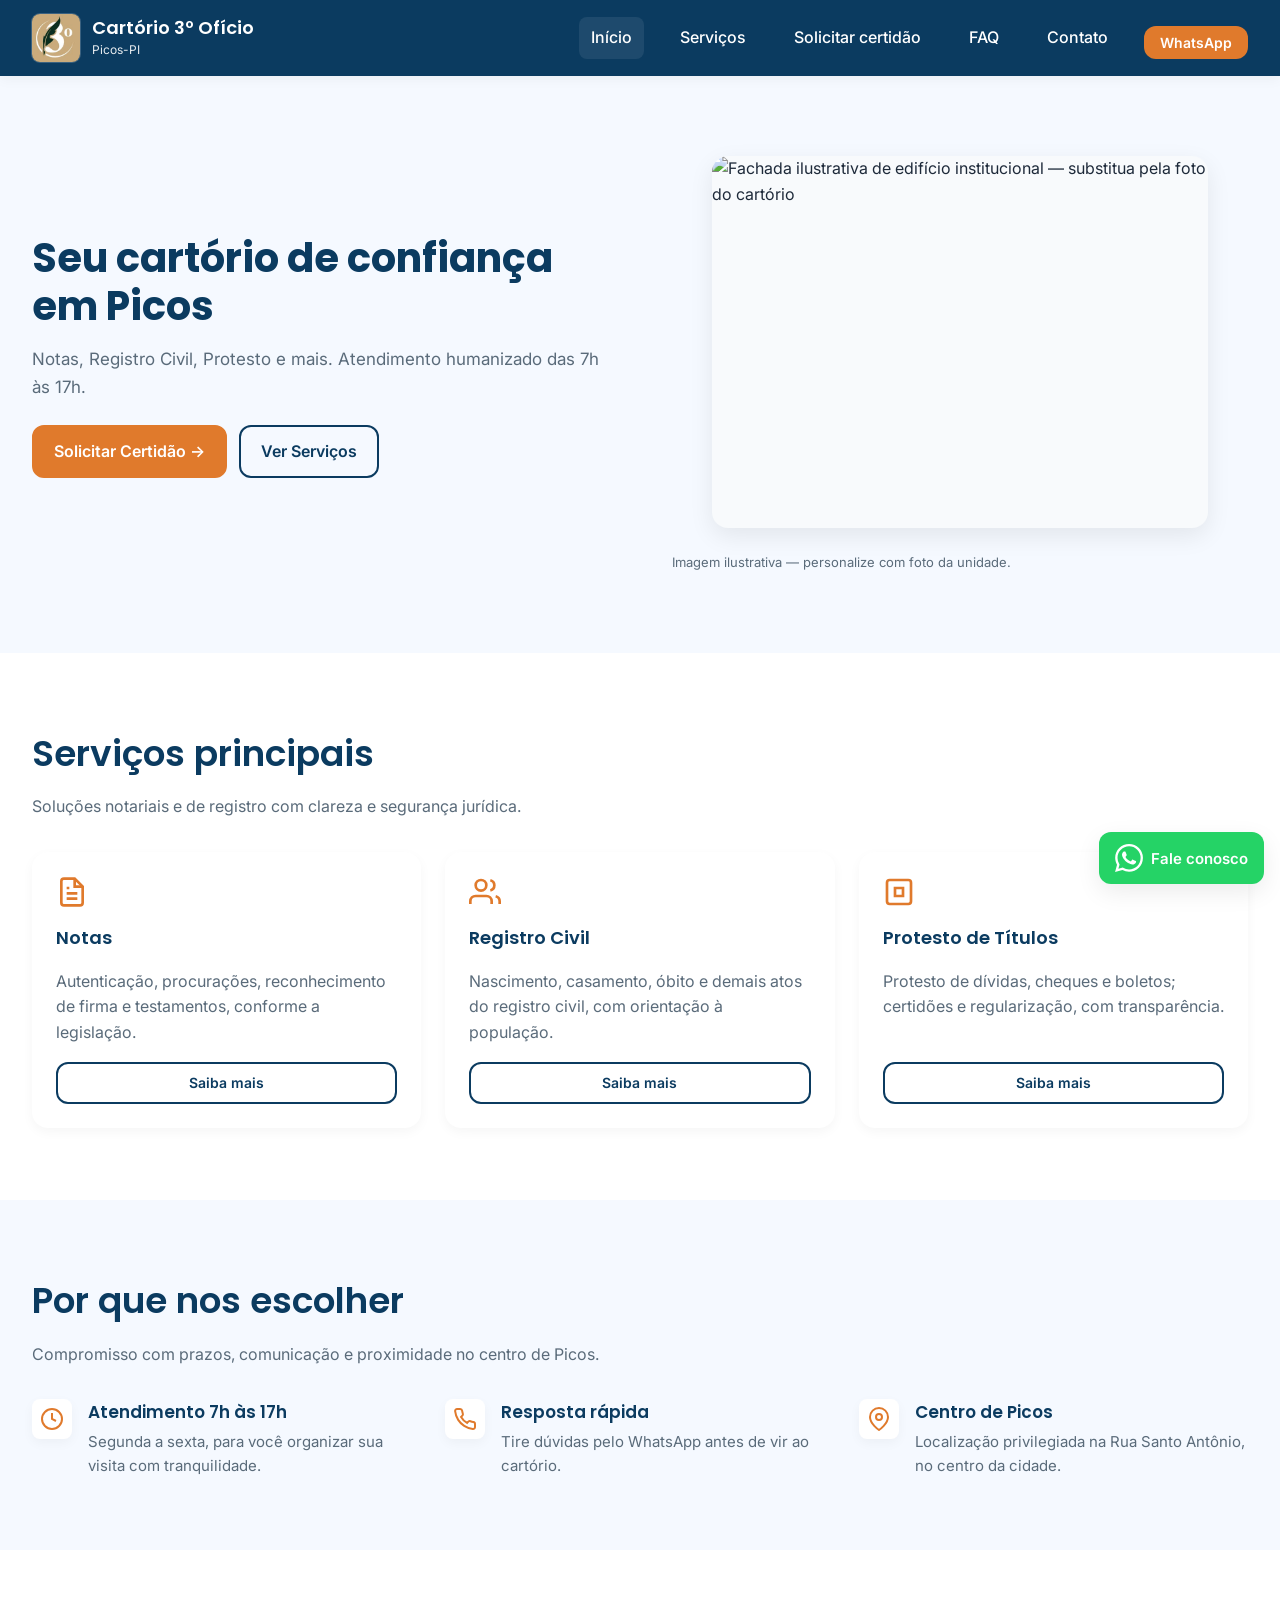
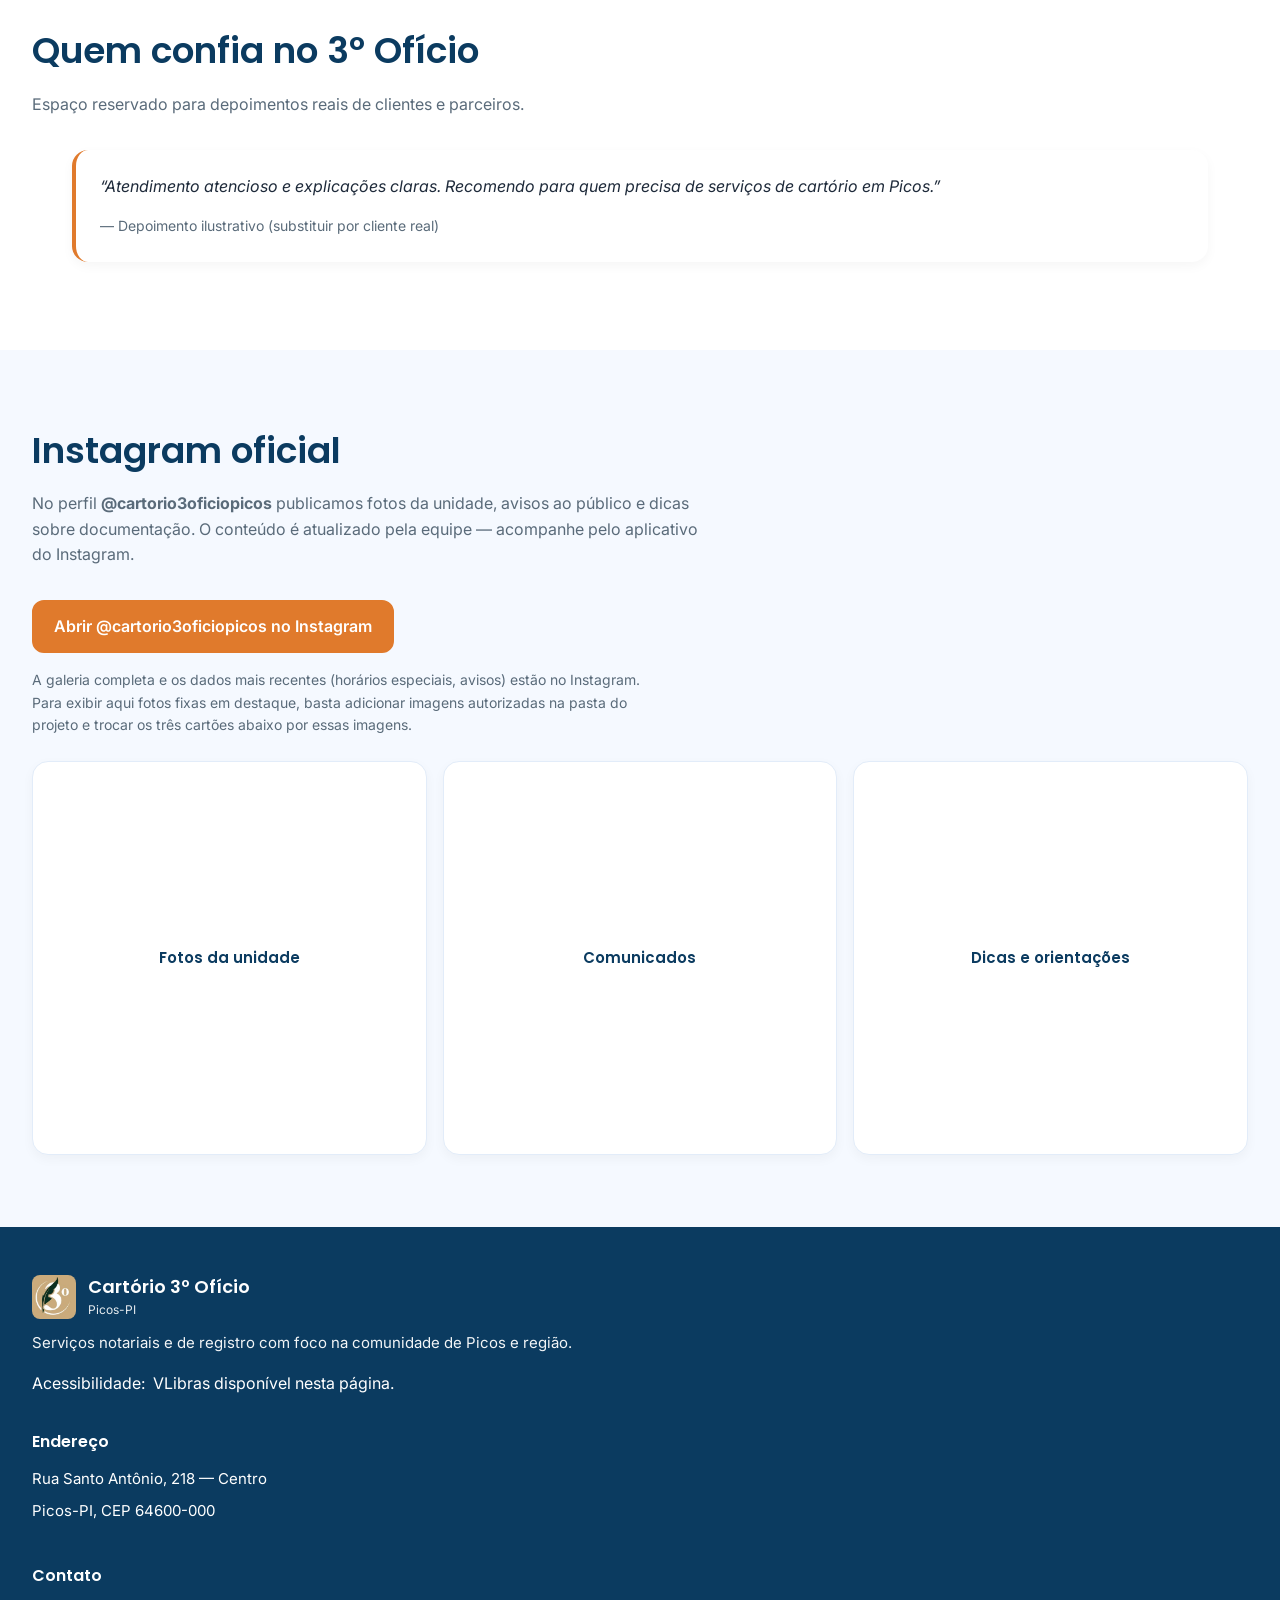
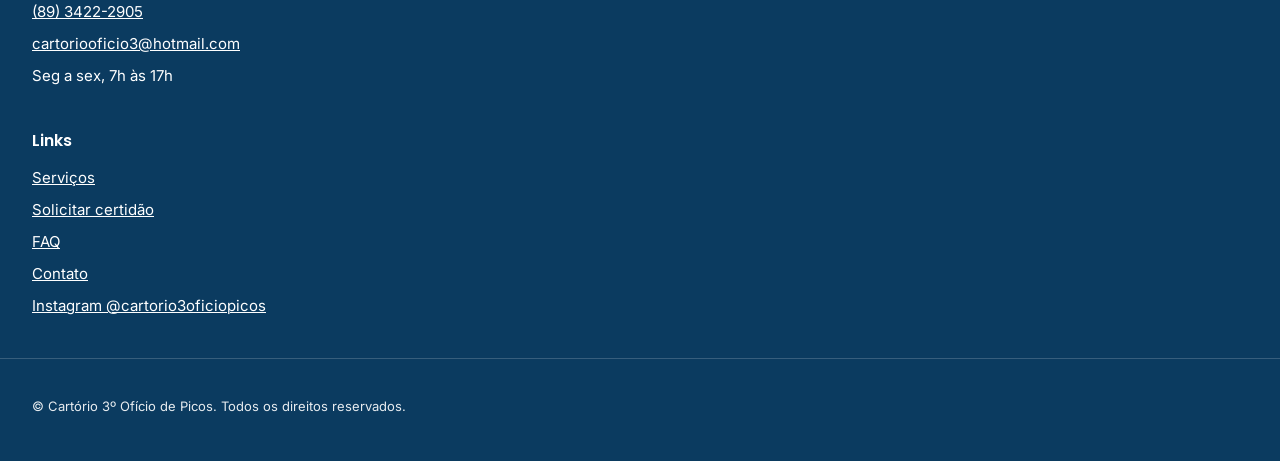
==== index.html @ ed5594b3 "Site institucional: Cartorio 3 Oficio de Picos (HTML/CSS/JS estático) Co-authored-by: Cursor <cursor" ====
<!DOCTYPE html>
<html lang="pt-BR">
  <head>
    <meta charset="UTF-8" />
    <meta name="viewport" content="width=device-width, initial-scale=1" />
    <title>Cartório 3º Ofício de Picos-PI | Notas, Registro Civil e Protesto</title>
    <meta
      name="description"
      content="Cartório 3º Ofício de Picos-PI: Tabelionato de Notas, Registro Civil, Protesto de Títulos e mais. Rua Santo Antônio, 218, Centro. Atendimento 7h às 17h."
    />
    <meta
      name="keywords"
      content="cartório Picos, 3º ofício, notas Picos, registro civil Piauí, protesto títulos Picos, certidão Picos"
    />
    <meta name="geo.region" content="BR-PI" />
    <meta name="geo.placename" content="Picos" />
    <link rel="stylesheet" href="css/variables.css" />
    <link rel="stylesheet" href="css/style.css" />
    <link rel="stylesheet" href="css/responsive.css" />
    <link rel="icon" type="image/png" href="assets/images/logo-3oficio.png" />
    <script type="application/ld+json">
      {
        "@context": "https://schema.org",
        "@type": "GovernmentOffice",
        "name": "Cartório 3º Ofício de Picos",
        "address": {
          "@type": "PostalAddress",
          "streetAddress": "Rua Santo Antônio, 218 - Centro",
          "addressLocality": "Picos",
          "addressRegion": "PI",
          "postalCode": "64600-000",
          "addressCountry": "BR"
        },
        "telephone": "+558934222905",
        "email": "cartoriooficio3@hotmail.com",
        "openingHoursSpecification": {
          "@type": "OpeningHoursSpecification",
          "dayOfWeek": ["Monday", "Tuesday", "Wednesday", "Thursday", "Friday"],
          "opens": "07:00",
          "closes": "17:00"
        },
        "sameAs": ["https://www.instagram.com/cartorio3oficiopicos/"]
      }
    </script>
  </head>
  <body>
    <a class="skip-link" href="#conteudo-principal">Ir para o conteúdo</a>

    <header class="site-header">
      <div class="container site-header__inner">
        <a class="logo" href="index.html">
          <img
            class="logo__img"
            src="assets/images/logo-3oficio.png"
            alt="Logo Cartório 3º Ofício de Picos"
            width="52"
            height="52"
          />
          <span class="logo__text">
            <span class="logo__title">Cartório 3º Ofício</span>
            <span class="logo__subtitle">Picos-PI</span>
          </span>
        </a>
        <button
          class="nav-toggle"
          type="button"
          aria-expanded="false"
          aria-controls="menu-principal"
          aria-label="Abrir menu"
        >
          <span></span>
          <span></span>
          <span></span>
        </button>
        <nav class="nav-menu" id="menu-principal" aria-label="Principal">
          <a href="index.html" aria-current="page">Início</a>
          <a href="pages/servicos.html">Serviços</a>
          <a href="pages/solicitacao.html">Solicitar certidão</a>
          <a href="pages/faq.html">FAQ</a>
          <a href="pages/contato.html">Contato</a>
          <button type="button" class="btn btn--whatsapp-inline btn--small" onclick="abrirWhatsApp()">
            WhatsApp
          </button>
        </nav>
      </div>
    </header>

    <main id="conteudo-principal">
      <section class="hero">
        <div class="container hero__grid">
          <div>
            <h1 class="hero__tagline">Seu cartório de confiança em Picos</h1>
            <p class="hero__text">
              Notas, Registro Civil, Protesto e mais. Atendimento humanizado das 7h às 17h.
            </p>
            <div class="hero__actions">
              <a class="btn btn--primary" href="pages/solicitacao.html">Solicitar Certidão →</a>
              <a class="btn btn--outline-dark" href="pages/servicos.html">Ver Serviços</a>
            </div>
          </div>
          <div>
            <figure class="hero__media">
              <img
                src="https://images.unsplash.com/photo-1486406146926-c627a92ad1ab?w=800&q=80&auto=format&fit=crop"
                alt="Fachada ilustrativa de edifício institucional — substitua pela foto do cartório"
                width="800"
                height="600"
                fetchpriority="high"
              />
            </figure>
            <p class="hero__caption">Imagem ilustrativa — personalize com foto da unidade.</p>
          </div>
        </div>
      </section>

      <section class="section" aria-labelledby="servicos-principais">
        <div class="container">
          <h2 id="servicos-principais" class="section__title">Serviços principais</h2>
          <p class="section__lead">Soluções notariais e de registro com clareza e segurança jurídica.</p>
          <div class="cards-grid">
            <article class="service-card">
              <svg class="service-card__icon" viewBox="0 0 24 24" fill="none" stroke="currentColor" stroke-width="2" aria-hidden="true">
                <path d="M14 2H6a2 2 0 0 0-2 2v16a2 2 0 0 0 2 2h12a2 2 0 0 0 2-2V8z" />
                <path d="M14 2v6h6M16 13H8M16 17H8M10 9H8" />
              </svg>
              <h3 class="service-card__title">Notas</h3>
              <p class="service-card__text">
                Autenticação, procurações, reconhecimento de firma e testamentos, conforme a legislação.
              </p>
              <a class="btn btn--outline-dark btn--small" href="pages/servicos.html#notas">Saiba mais</a>
            </article>
            <article class="service-card">
              <svg class="service-card__icon" viewBox="0 0 24 24" fill="none" stroke="currentColor" stroke-width="2" aria-hidden="true">
                <path d="M17 21v-2a4 4 0 0 0-4-4H5a4 4 0 0 0-4 4v2" />
                <circle cx="9" cy="7" r="4" />
                <path d="M23 21v-2a4 4 0 0 0-3-3.87M16 3.13a4 4 0 0 1 0 7.75" />
              </svg>
              <h3 class="service-card__title">Registro Civil</h3>
              <p class="service-card__text">
                Nascimento, casamento, óbito e demais atos do registro civil, com orientação à população.
              </p>
              <a class="btn btn--outline-dark btn--small" href="pages/servicos.html#civil">Saiba mais</a>
            </article>
            <article class="service-card">
              <svg class="service-card__icon" viewBox="0 0 24 24" fill="none" stroke="currentColor" stroke-width="2" aria-hidden="true">
                <rect x="3" y="3" width="18" height="18" rx="2" />
                <path d="M9 9h6v6H9z" />
              </svg>
              <h3 class="service-card__title">Protesto de Títulos</h3>
              <p class="service-card__text">
                Protesto de dívidas, cheques e boletos; certidões e regularização, com transparência.
              </p>
              <a class="btn btn--outline-dark btn--small" href="pages/servicos.html#protesto">Saiba mais</a>
            </article>
          </div>
        </div>
      </section>

      <section class="section section--muted" aria-labelledby="diferenciais">
        <div class="container">
          <h2 id="diferenciais" class="section__title">Por que nos escolher</h2>
          <p class="section__lead">Compromisso com prazos, comunicação e proximidade no centro de Picos.</p>
          <div class="features">
            <div class="feature">
              <div class="feature__icon" aria-hidden="true">
                <svg viewBox="0 0 24 24" fill="none" stroke="currentColor" stroke-width="2">
                  <circle cx="12" cy="12" r="10" />
                  <path d="M12 6v6l4 2" />
                </svg>
              </div>
              <div>
                <h3 class="feature__title">Atendimento 7h às 17h</h3>
                <p class="feature__text">Segunda a sexta, para você organizar sua visita com tranquilidade.</p>
              </div>
            </div>
            <div class="feature">
              <div class="feature__icon" aria-hidden="true">
                <svg viewBox="0 0 24 24" fill="none" stroke="currentColor" stroke-width="2">
                  <path d="M22 16.92v3a2 2 0 0 1-2.18 2 19.79 19.79 0 0 1-8.63-3.07 19.5 19.5 0 0 1-6-6 19.79 19.79 0 0 1-3.07-8.67A2 2 0 0 1 4.11 2h3a2 2 0 0 1 2 1.72 12.84 12.84 0 0 0 .7 2.81 2 2 0 0 1-.45 2.11L8.09 9.91a16 16 0 0 0 6 6l1.27-1.27a2 2 0 0 1 2.11-.45 12.84 12.84 0 0 0 2.81.7A2 2 0 0 1 22 16.92z" />
                </svg>
              </div>
              <div>
                <h3 class="feature__title">Resposta rápida</h3>
                <p class="feature__text">Tire dúvidas pelo WhatsApp antes de vir ao cartório.</p>
              </div>
            </div>
            <div class="feature">
              <div class="feature__icon" aria-hidden="true">
                <svg viewBox="0 0 24 24" fill="none" stroke="currentColor" stroke-width="2">
                  <path d="M21 10c0 7-9 13-9 13s-9-6-9-13a9 9 0 0 1 18 0z" />
                  <circle cx="12" cy="10" r="3" />
                </svg>
              </div>
              <div>
                <h3 class="feature__title">Centro de Picos</h3>
                <p class="feature__text">Localização privilegiada na Rua Santo Antônio, no centro da cidade.</p>
              </div>
            </div>
          </div>
        </div>
      </section>

      <section class="section" aria-labelledby="depoimento">
        <div class="container">
          <h2 id="depoimento" class="section__title">Quem confia no 3º Ofício</h2>
          <p class="section__lead">Espaço reservado para depoimentos reais de clientes e parceiros.</p>
          <blockquote class="testimonial">
            <p class="testimonial__quote">
              “Atendimento atencioso e explicações claras. Recomendo para quem precisa de serviços de cartório em Picos.”
            </p>
            <footer><p class="testimonial__author">— Depoimento ilustrativo (substituir por cliente real)</p></footer>
          </blockquote>
        </div>
      </section>

      <section class="section section--muted" aria-labelledby="instagram-oficial">
        <div class="container">
          <h2 id="instagram-oficial" class="section__title">Instagram oficial</h2>
          <p class="section__lead">
            No perfil <strong>@cartorio3oficiopicos</strong> publicamos fotos da unidade, avisos ao público e dicas
            sobre documentação. O conteúdo é atualizado pela equipe — acompanhe pelo aplicativo do Instagram.
          </p>
          <div class="instagram-cta">
            <a
              class="btn btn--primary"
              href="https://www.instagram.com/cartorio3oficiopicos/"
              target="_blank"
              rel="noopener noreferrer"
              >Abrir @cartorio3oficiopicos no Instagram</a
            >
          </div>
          <p class="instagram-cta__hint">
            A galeria completa e os dados mais recentes (horários especiais, avisos) estão no Instagram. Para exibir
            aqui fotos fixas em destaque, basta adicionar imagens autorizadas na pasta do projeto e trocar os três
            cartões abaixo por essas imagens.
          </p>
          <div class="instagram-grid" role="list">
            <a
              class="instagram-grid__card"
              role="listitem"
              href="https://www.instagram.com/cartorio3oficiopicos/"
              target="_blank"
              rel="noopener noreferrer"
            >
              <span class="instagram-grid__label">Fotos da unidade</span>
            </a>
            <a
              class="instagram-grid__card"
              role="listitem"
              href="https://www.instagram.com/cartorio3oficiopicos/"
              target="_blank"
              rel="noopener noreferrer"
            >
              <span class="instagram-grid__label">Comunicados</span>
            </a>
            <a
              class="instagram-grid__card"
              role="listitem"
              href="https://www.instagram.com/cartorio3oficiopicos/"
              target="_blank"
              rel="noopener noreferrer"
            >
              <span class="instagram-grid__label">Dicas e orientações</span>
            </a>
          </div>
        </div>
      </section>
    </main>

    <footer class="site-footer">
      <div class="container site-footer__grid">
        <div class="site-footer__brand">
          <a class="logo" href="index.html">
            <img
              class="logo__img"
              src="assets/images/logo-3oficio.png"
              alt=""
              width="52"
              height="52"
              decoding="async"
            />
            <span class="logo__text">
              <span class="logo__title">Cartório 3º Ofício</span>
              <span class="logo__subtitle">Picos-PI</span>
            </span>
          </a>
          <p class="site-footer__meta">
            Serviços notariais e de registro com foco na comunidade de Picos e região.
          </p>
          <div class="a11y-note">
            <span>Acessibilidade:</span>
            <span>VLibras disponível nesta página.</span>
          </div>
        </div>
        <div>
          <h2 class="site-footer__heading">Endereço</h2>
          <ul class="site-footer__list">
            <li>Rua Santo Antônio, 218 — Centro</li>
            <li>Picos-PI, CEP 64600-000</li>
          </ul>
        </div>
        <div>
          <h2 class="site-footer__heading">Contato</h2>
          <ul class="site-footer__list">
            <li><a href="tel:+558934222905">(89) 3422-2905</a></li>
            <li>
              <a href="mailto:cartoriooficio3@hotmail.com">cartoriooficio3@hotmail.com</a>
            </li>
            <li>Seg a sex, 7h às 17h</li>
          </ul>
        </div>
        <div>
          <h2 class="site-footer__heading">Links</h2>
          <ul class="site-footer__list">
            <li><a href="pages/servicos.html">Serviços</a></li>
            <li><a href="pages/solicitacao.html">Solicitar certidão</a></li>
            <li><a href="pages/faq.html">FAQ</a></li>
            <li><a href="pages/contato.html">Contato</a></li>
            <li>
              <a href="https://www.instagram.com/cartorio3oficiopicos/" target="_blank" rel="noopener noreferrer"
                >Instagram @cartorio3oficiopicos</a
              >
            </li>
          </ul>
        </div>
      </div>
      <div class="container site-footer__bottom">
        <p>© Cartório 3º Ofício de Picos. Todos os direitos reservados.</p>
      </div>
    </footer>

    <div vw class="enabled">
      <div vw-access-button class="active"></div>
      <div vw-plugin-wrapper>
        <div class="vw-plugin-top-wrapper"></div>
      </div>
    </div>
    <script src="https://vlibras.gov.br/app/vlibras-plugin.js"></script>
    <script>
      new window.VLibras.Widget('https://vlibras.gov.br/app');
    </script>
    <script src="js/main.js"></script>
    <script src="js/whatsapp.js"></script>
  </body>
</html>
---- css/variables.css ----
:root {
  /* Cores primárias */
  --cor-primaria: #0B3B60;
  --cor-primaria-escura: #072A45;
  --cor-primaria-clara: #145A8A;

  /* Cores secundárias */
  --cor-secundaria: #F5F9FF;
  --cor-secundaria-escura: #E2ECF9;

  /* Destaque */
  --cor-destaque: #E07A2C;
  --cor-destaque-claro: #F59A5A;
  --cor-destaque-escuro: #C55A15;

  /* Neutras */
  --cor-branco: #FFFFFF;
  --cor-preto: #1E2A3A;
  --cor-cinza: #5A6B7A;
  --cor-cinza-claro: #94A3B8;
  --cor-cinza-fundo: #F8FAFC;

  /* Tipografia */
  --fonte-titulo: 'Poppins', sans-serif;
  --fonte-corpo: 'Inter', sans-serif;

  /* Espaçamento */
  --container: 1280px;
  --padding-mobile: 1rem;
  --padding-desktop: 2rem;

  /* Bordas */
  --border-radius: 16px;
  --border-radius-pequeno: 8px;

  /* Sombras */
  --sombra-suave: 0 4px 12px rgba(0, 0, 0, 0.04);
  --sombra-media: 0 8px 24px rgba(0, 0, 0, 0.08);

  /* Transições */
  --transicao: all 0.3s ease;
}
---- css/style.css ----
@import url('https://fonts.googleapis.com/css2?family=Inter:wght@400;500;600&family=Poppins:wght@600;700&display=swap');

*,
*::before,
*::after {
  box-sizing: border-box;
}

html {
  font-size: 16px;
  scroll-behavior: smooth;
}

body {
  margin: 0;
  font-family: var(--fonte-corpo);
  font-weight: 400;
  color: var(--cor-preto);
  background: var(--cor-branco);
  line-height: 1.6;
}

img {
  max-width: 100%;
  height: auto;
  display: block;
}

a {
  color: var(--cor-primaria-clara);
  text-decoration-thickness: 1px;
}

a:hover {
  color: var(--cor-primaria);
}

:focus-visible {
  outline: 2px solid var(--cor-primaria);
  outline-offset: 2px;
}

.skip-link {
  position: absolute;
  left: -9999px;
  z-index: 9999;
  padding: 0.75rem 1rem;
  background: var(--cor-primaria);
  color: var(--cor-branco);
  border-radius: var(--border-radius-pequeno);
}

.skip-link:focus {
  left: var(--padding-mobile);
  top: var(--padding-mobile);
}

.visually-hidden {
  position: absolute;
  width: 1px;
  height: 1px;
  padding: 0;
  margin: -1px;
  overflow: hidden;
  clip: rect(0, 0, 0, 0);
  white-space: nowrap;
  border: 0;
}

.container {
  width: 100%;
  max-width: var(--container);
  margin-inline: auto;
  padding-inline: var(--padding-mobile);
}

.section {
  padding-block: 4rem;
}

.section--muted {
  background: var(--cor-secundaria);
}

.section__title {
  font-family: var(--fonte-titulo);
  font-weight: 600;
  font-size: clamp(1.75rem, 4vw, 2.25rem);
  color: var(--cor-primaria);
  margin: 0 0 0.75rem;
}

.section__lead {
  margin: 0 0 2rem;
  color: var(--cor-cinza);
  max-width: 42rem;
}

/* Header */
.site-header {
  position: sticky;
  top: 0;
  z-index: 100;
  background: var(--cor-primaria);
  color: var(--cor-branco);
  box-shadow: var(--sombra-suave);
}

.site-header__inner {
  display: flex;
  align-items: center;
  justify-content: space-between;
  gap: 1rem;
  padding-block: 0.875rem;
}

.logo {
  display: flex;
  flex-direction: row;
  align-items: center;
  gap: 0.75rem;
  color: inherit;
  text-decoration: none;
  flex-shrink: 0;
}

.logo:hover {
  color: var(--cor-branco);
}

.logo__img {
  height: 48px;
  width: 48px;
  object-fit: contain;
  flex-shrink: 0;
  border-radius: var(--border-radius-pequeno);
  box-shadow: 0 0 0 1px rgba(255, 255, 255, 0.2);
}

.logo__text {
  display: flex;
  flex-direction: column;
  gap: 0.125rem;
}

.site-footer .logo__img {
  height: 44px;
  width: 44px;
  box-shadow: none;
}

.logo__title {
  font-family: var(--fonte-titulo);
  font-weight: 600;
  font-size: 1.125rem;
  line-height: 1.2;
}

.logo__subtitle {
  font-size: 0.75rem;
  opacity: 0.9;
}

.nav-toggle {
  display: flex;
  flex-direction: column;
  justify-content: center;
  gap: 5px;
  width: 44px;
  height: 44px;
  padding: 0;
  border: none;
  background: transparent;
  cursor: pointer;
  border-radius: var(--border-radius-pequeno);
}

.nav-toggle span {
  display: block;
  height: 2px;
  width: 24px;
  background: var(--cor-branco);
  transition: var(--transicao);
}

.nav-toggle[aria-expanded='true'] span:nth-child(1) {
  transform: translateY(7px) rotate(45deg);
}

.nav-toggle[aria-expanded='true'] span:nth-child(2) {
  opacity: 0;
}

.nav-toggle[aria-expanded='true'] span:nth-child(3) {
  transform: translateY(-7px) rotate(-45deg);
}

.nav-menu {
  position: fixed;
  inset: 0;
  top: 57px;
  background: var(--cor-primaria-escura);
  padding: var(--padding-mobile);
  display: flex;
  flex-direction: column;
  gap: 0.25rem;
  transform: translateX(100%);
  transition: transform 0.3s ease;
  overflow-y: auto;
}

.nav-menu.is-open {
  transform: translateX(0);
}

.nav-menu a {
  color: var(--cor-branco);
  text-decoration: none;
  padding: 0.75rem 0.5rem;
  border-radius: var(--border-radius-pequeno);
  font-weight: 500;
}

.nav-menu a:hover,
.nav-menu a[aria-current='page'] {
  background: rgba(255, 255, 255, 0.08);
}

.nav-menu .btn--whatsapp-inline {
  margin-top: 0.5rem;
  justify-content: center;
}

/* Buttons */
.btn {
  display: inline-flex;
  align-items: center;
  justify-content: center;
  gap: 0.5rem;
  padding: 0.75rem 1.25rem;
  font-family: var(--fonte-corpo);
  font-weight: 600;
  font-size: 1rem;
  border-radius: 12px;
  border: 2px solid transparent;
  cursor: pointer;
  text-decoration: none;
  transition: var(--transicao);
}

.btn--primary {
  background: var(--cor-destaque);
  color: var(--cor-branco);
  border-color: var(--cor-destaque);
}

.btn--primary:hover {
  opacity: 0.9;
  transform: scale(1.02);
}

.btn--outline {
  background: transparent;
  color: var(--cor-branco);
  border-color: rgba(255, 255, 255, 0.85);
}

.hero .btn--outline {
  color: var(--cor-primaria);
  border-color: var(--cor-primaria);
  background: var(--cor-branco);
}

.hero .btn--outline:hover {
  background: var(--cor-secundaria);
}

.btn--outline-dark {
  background: transparent;
  color: var(--cor-primaria);
  border-color: var(--cor-primaria);
}

.btn--outline-dark:hover {
  background: var(--cor-secundaria);
}

.btn--whatsapp-inline {
  background: var(--cor-destaque);
  color: var(--cor-branco);
  border: none;
}

.btn--whatsapp-inline:hover {
  opacity: 0.9;
  transform: scale(1.02);
}

.btn--full {
  width: 100%;
}

.btn--small {
  padding: 0.5rem 1rem;
  font-size: 0.875rem;
}

/* Hero */
.hero {
  background: var(--cor-secundaria);
  padding-block: 3rem 4rem;
}

.hero__grid {
  display: grid;
  gap: 2rem;
  align-items: center;
}

.hero__tagline {
  font-family: var(--fonte-titulo);
  font-weight: 700;
  font-size: clamp(1.75rem, 5vw, 2.5rem);
  color: var(--cor-primaria);
  line-height: 1.2;
  margin: 0 0 1rem;
}

.hero__text {
  margin: 0 0 1.5rem;
  color: var(--cor-cinza);
  font-size: 1.0625rem;
}

.hero__actions {
  display: flex;
  flex-wrap: wrap;
  gap: 0.75rem;
}

.hero__media {
  border-radius: var(--border-radius);
  overflow: hidden;
  box-shadow: var(--sombra-media);
  background: var(--cor-cinza-fundo);
}

.hero__media img {
  width: 100%;
  aspect-ratio: 4 / 3;
  object-fit: cover;
}

.hero__caption {
  font-size: 0.8125rem;
  color: var(--cor-cinza);
  padding: 0.5rem 0 0;
  margin: 0;
}

/* Cards grid */
.cards-grid {
  display: grid;
  gap: 1.5rem;
}

.service-card {
  background: var(--cor-branco);
  border-radius: var(--border-radius);
  padding: 1.5rem;
  box-shadow: var(--sombra-suave);
  transition: var(--transicao);
  display: flex;
  flex-direction: column;
  gap: 1rem;
}

.service-card:hover {
  box-shadow: var(--sombra-media);
  transform: translateY(-2px);
}

.service-card__icon {
  width: 32px;
  height: 32px;
  color: var(--cor-destaque);
  flex-shrink: 0;
}

.service-card__title {
  font-family: var(--fonte-titulo);
  font-weight: 600;
  font-size: 1.125rem;
  color: var(--cor-primaria);
  margin: 0;
}

.service-card__text {
  margin: 0;
  color: var(--cor-cinza);
  flex-grow: 1;
}

/* Features row */
.features {
  display: grid;
  gap: 1.5rem;
}

.feature {
  display: flex;
  gap: 1rem;
  align-items: flex-start;
}

.feature__icon {
  width: 40px;
  height: 40px;
  border-radius: var(--border-radius-pequeno);
  background: var(--cor-branco);
  color: var(--cor-destaque);
  display: flex;
  align-items: center;
  justify-content: center;
  flex-shrink: 0;
  box-shadow: var(--sombra-suave);
}

.feature__icon svg {
  width: 22px;
  height: 22px;
}

.feature__title {
  font-family: var(--fonte-titulo);
  font-weight: 600;
  margin: 0 0 0.25rem;
  color: var(--cor-primaria);
  font-size: 1.0625rem;
}

.feature__text {
  margin: 0;
  color: var(--cor-cinza);
  font-size: 0.9375rem;
}

/* Testimonial */
.testimonial {
  background: var(--cor-branco);
  border-radius: var(--border-radius);
  padding: 1.5rem;
  box-shadow: var(--sombra-suave);
  border-left: 4px solid var(--cor-destaque);
}

.testimonial__quote {
  margin: 0 0 1rem;
  font-style: italic;
  color: var(--cor-preto);
}

.testimonial__author {
  margin: 0;
  font-size: 0.875rem;
  color: var(--cor-cinza);
}

/* Page hero (inner) */
.page-hero {
  background: var(--cor-primaria);
  color: var(--cor-branco);
  padding-block: 3rem;
}

.page-hero__title {
  font-family: var(--fonte-titulo);
  font-weight: 600;
  font-size: clamp(1.75rem, 4vw, 2.25rem);
  margin: 0 0 0.5rem;
}

.page-hero__lead {
  margin: 0;
  opacity: 0.95;
  max-width: 36rem;
}

/* Service detail cards (servicos page) */
.service-grid {
  display: grid;
  gap: 1.25rem;
}

.service-item {
  background: var(--cor-branco);
  border-radius: var(--border-radius);
  padding: 1.25rem 1.5rem;
  box-shadow: var(--sombra-suave);
  display: grid;
  gap: 0.75rem;
}

.service-item__head {
  display: flex;
  align-items: flex-start;
  justify-content: space-between;
  gap: 0.75rem;
}

.service-item__title {
  font-family: var(--fonte-titulo);
  font-weight: 600;
  font-size: 1rem;
  color: var(--cor-primaria);
  margin: 0;
}

.badge {
  display: inline-block;
  font-size: 0.6875rem;
  font-weight: 700;
  text-transform: uppercase;
  letter-spacing: 0.04em;
  padding: 0.25rem 0.5rem;
  border-radius: 6px;
  background: var(--cor-secundaria-escura);
  color: var(--cor-primaria);
}

.badge--urgent {
  background: rgba(224, 122, 44, 0.15);
  color: var(--cor-destaque-escuro);
}

.service-item__desc {
  margin: 0;
  font-size: 0.9375rem;
  color: var(--cor-cinza);
}

/* Accordion groups */
.service-group {
  margin-bottom: 2rem;
}

.service-group__title {
  font-family: var(--fonte-titulo);
  font-weight: 600;
  font-size: 1.25rem;
  color: var(--cor-primaria);
  margin: 0 0 1rem;
  padding-bottom: 0.5rem;
  border-bottom: 2px solid var(--cor-secundaria-escura);
}

.details-list details {
  background: var(--cor-branco);
  border-radius: var(--border-radius-pequeno);
  margin-bottom: 0.5rem;
  box-shadow: var(--sombra-suave);
  overflow: hidden;
}

.details-list summary {
  cursor: pointer;
  padding: 1rem 1.25rem;
  font-weight: 600;
  color: var(--cor-primaria);
  list-style: none;
}

.details-list summary::-webkit-details-marker {
  display: none;
}

.details-list summary::after {
  content: '+';
  float: right;
  color: var(--cor-destaque);
  font-weight: 700;
}

.details-list details[open] summary::after {
  content: '−';
}

.details-list ul {
  margin: 0;
  padding: 0 1.25rem 1rem 2rem;
  color: var(--cor-cinza);
}

.region-note {
  background: var(--cor-secundaria);
  border-radius: var(--border-radius);
  padding: 1.25rem 1.5rem;
  margin-top: 2rem;
}

.region-note p {
  margin: 0;
  color: var(--cor-preto);
}

/* Table */
.table-wrap {
  overflow-x: auto;
  border-radius: var(--border-radius);
  box-shadow: var(--sombra-suave);
}

table.doc-table {
  width: 100%;
  border-collapse: collapse;
  font-size: 0.9375rem;
  background: var(--cor-branco);
}

.doc-table th,
.doc-table td {
  padding: 0.75rem 1rem;
  text-align: left;
  border-bottom: 1px solid var(--cor-secundaria-escura);
}

.doc-table th {
  background: var(--cor-secundaria);
  color: var(--cor-primaria);
  font-family: var(--fonte-titulo);
  font-weight: 600;
}

.doc-table tr:last-child td {
  border-bottom: none;
}

/* Contact */
.contact-highlight {
  background: var(--cor-primaria);
  color: var(--cor-branco);
  border-radius: var(--border-radius);
  padding: 1.5rem;
}

.contact-highlight a {
  color: var(--cor-branco);
  text-decoration: underline;
}

.contact-grid {
  display: grid;
  gap: 2rem;
}

.contact-list {
  list-style: none;
  margin: 0;
  padding: 0;
  display: grid;
  gap: 1rem;
}

.contact-list li strong {
  display: block;
  font-size: 0.8125rem;
  opacity: 0.85;
  margin-bottom: 0.25rem;
}

.map-embed {
  border-radius: var(--border-radius);
  overflow: hidden;
  box-shadow: var(--sombra-suave);
  min-height: 280px;
}

.map-embed iframe {
  width: 100%;
  height: 320px;
  border: 0;
}

.badge-row {
  display: flex;
  flex-wrap: wrap;
  gap: 0.5rem;
  margin-bottom: 1rem;
}

.badge--soft {
  background: rgba(255, 255, 255, 0.2);
  color: var(--cor-branco);
  font-size: 0.75rem;
}

/* Forms */
.form-card {
  background: var(--cor-branco);
  border-radius: var(--border-radius);
  padding: 1.5rem;
  box-shadow: var(--sombra-suave);
}

.form-grid {
  display: grid;
  gap: 1rem;
}

.form-field label {
  display: block;
  font-size: 0.875rem;
  font-weight: 500;
  margin-bottom: 0.375rem;
  color: var(--cor-preto);
}

.form-field input,
.form-field select,
.form-field textarea {
  width: 100%;
  padding: 0.625rem 0.75rem;
  font-family: var(--fonte-corpo);
  font-size: 1rem;
  border: 1px solid var(--cor-cinza-claro);
  border-radius: var(--border-radius-pequeno);
  background: var(--cor-branco);
}

.form-field input:focus,
.form-field select:focus,
.form-field textarea:focus {
  outline: none;
  border-color: var(--cor-primaria);
  box-shadow: 0 0 0 2px rgba(11, 59, 96, 0.15);
}

.form-field textarea {
  min-height: 120px;
  resize: vertical;
}

.form-hint {
  font-size: 0.8125rem;
  color: var(--cor-cinza);
  margin: 0.5rem 0 0;
}

/* FAQ */
.faq-list details {
  background: var(--cor-branco);
  border-radius: var(--border-radius-pequeno);
  margin-bottom: 0.5rem;
  padding: 1rem 1.25rem;
  box-shadow: var(--sombra-suave);
}

.faq-list summary {
  cursor: pointer;
  font-weight: 600;
  color: var(--cor-primaria);
}

.faq-list details p {
  margin: 0.75rem 0 0;
  color: var(--cor-cinza);
}

/* Social */
.social-links {
  display: flex;
  flex-wrap: wrap;
  gap: 1rem;
  align-items: center;
}

.social-links a {
  display: inline-flex;
  align-items: center;
  gap: 0.5rem;
  color: var(--cor-primaria);
  font-weight: 500;
  text-decoration: none;
}

.social-links a:hover {
  text-decoration: underline;
}

.social-links__main {
  font-size: 1.0625rem;
  align-items: flex-start;
  text-align: left;
  max-width: 28rem;
}

.instagram-cta {
  margin-bottom: 1rem;
}

.instagram-cta__hint {
  font-size: 0.875rem;
  color: var(--cor-cinza);
  margin: 0 0 1.5rem;
  max-width: 40rem;
}

.instagram-grid {
  display: grid;
  grid-template-columns: repeat(auto-fit, minmax(140px, 1fr));
  gap: 1rem;
  list-style: none;
  margin: 0;
  padding: 0;
}

.instagram-grid__card {
  aspect-ratio: 1;
  border-radius: var(--border-radius);
  background: var(--cor-branco);
  display: flex;
  align-items: center;
  justify-content: center;
  text-align: center;
  padding: 1rem;
  color: var(--cor-primaria);
  text-decoration: none;
  font-family: var(--fonte-titulo);
  font-weight: 600;
  font-size: 0.9375rem;
  box-shadow: var(--sombra-suave);
  transition: var(--transicao);
  border: 1px solid var(--cor-secundaria-escura);
}

.instagram-grid__card:hover {
  transform: translateY(-2px);
  box-shadow: var(--sombra-media);
  color: var(--cor-primaria-escura);
}

.instagram-grid__label {
  pointer-events: none;
}

.social-icon {
  width: 24px;
  height: 24px;
  color: var(--cor-destaque);
}

/* Footer */
.site-footer {
  background: var(--cor-primaria);
  color: var(--cor-branco);
  padding-block: 3rem 2rem;
  margin-top: 0;
}

.site-footer a {
  color: var(--cor-branco);
}

.site-footer__grid {
  display: grid;
  gap: 2rem;
}

.site-footer__brand .logo__title {
  color: var(--cor-branco);
}

.site-footer__meta {
  font-size: 0.9375rem;
  opacity: 0.95;
  margin: 0.75rem 0 0;
}

.site-footer__heading {
  font-family: var(--fonte-titulo);
  font-weight: 600;
  font-size: 1rem;
  margin: 0 0 0.75rem;
}

.site-footer__list {
  list-style: none;
  margin: 0;
  padding: 0;
  font-size: 0.9375rem;
}

.site-footer__list li {
  margin-bottom: 0.5rem;
}

.site-footer__bottom {
  margin-top: 2rem;
  padding-top: 1.5rem;
  border-top: 1px solid rgba(255, 255, 255, 0.2);
  font-size: 0.8125rem;
  opacity: 0.9;
}

.a11y-note {
  display: flex;
  align-items: center;
  gap: 0.5rem;
  flex-wrap: wrap;
  margin-top: 1rem;
}

/* WhatsApp float — styled in whatsapp.js + class */
.whatsapp-float {
  position: fixed;
  right: var(--padding-mobile);
  bottom: var(--padding-mobile);
  z-index: 200;
  display: flex;
  align-items: center;
  gap: 0.5rem;
  padding: 0.75rem 1rem;
  background: #25d366;
  color: var(--cor-branco);
  border-radius: 12px;
  cursor: pointer;
  box-shadow: var(--sombra-media);
  font-weight: 600;
  font-size: 0.9375rem;
  transition: var(--transicao);
  border: none;
  font-family: var(--fonte-corpo);
}

.whatsapp-float:hover {
  opacity: 0.95;
  transform: scale(1.02);
}

.whatsapp-float img {
  flex-shrink: 0;
}

.mt-1 {
  margin-top: 1rem;
}

.mt-1-5 {
  margin-top: 1.5rem;
}

.form-actions {
  display: flex;
  flex-wrap: wrap;
  gap: 0.75rem;
  margin-top: 1rem;
}
---- css/responsive.css ----
@media (max-width: 1023px) {
  body {
    padding-bottom: 5rem;
  }
}

/* Tablet */
@media (min-width: 768px) {
  .container {
    padding-inline: var(--padding-desktop);
  }

  .section {
    padding-block: 4.5rem;
  }

  .hero {
    padding-block: 4rem 5rem;
  }

  .hero__grid {
    grid-template-columns: 1fr 1fr;
    gap: 3rem;
  }

  .cards-grid {
    grid-template-columns: repeat(3, 1fr);
  }

  .features {
    grid-template-columns: repeat(3, 1fr);
  }

  .contact-grid {
    grid-template-columns: 1fr 1fr;
    align-items: start;
  }

  .service-grid--wide {
    grid-template-columns: repeat(2, 1fr);
  }
}

/* Desktop */
@media (min-width: 1024px) {
  .nav-toggle {
    display: none;
  }

  .nav-menu {
    position: static;
    inset: auto;
    top: auto;
    transform: none !important;
    background: transparent;
    padding: 0;
    flex-direction: row;
    align-items: center;
    gap: 0.25rem 1.5rem;
    overflow: visible;
    width: auto;
    flex: 1;
    justify-content: flex-end;
    margin-left: auto;
  }

  .nav-menu.is-open {
    transform: none;
  }

  .nav-menu a {
    padding: 0.5rem 0.75rem;
  }

  .site-header__inner {
    flex-wrap: nowrap;
  }

  .service-card__icon {
    width: 32px;
    height: 32px;
  }

  .feature__icon svg {
    width: 24px;
    height: 24px;
  }
}

/* Large */
@media (min-width: 1280px) {
  .hero__grid {
    gap: 4rem;
  }
}
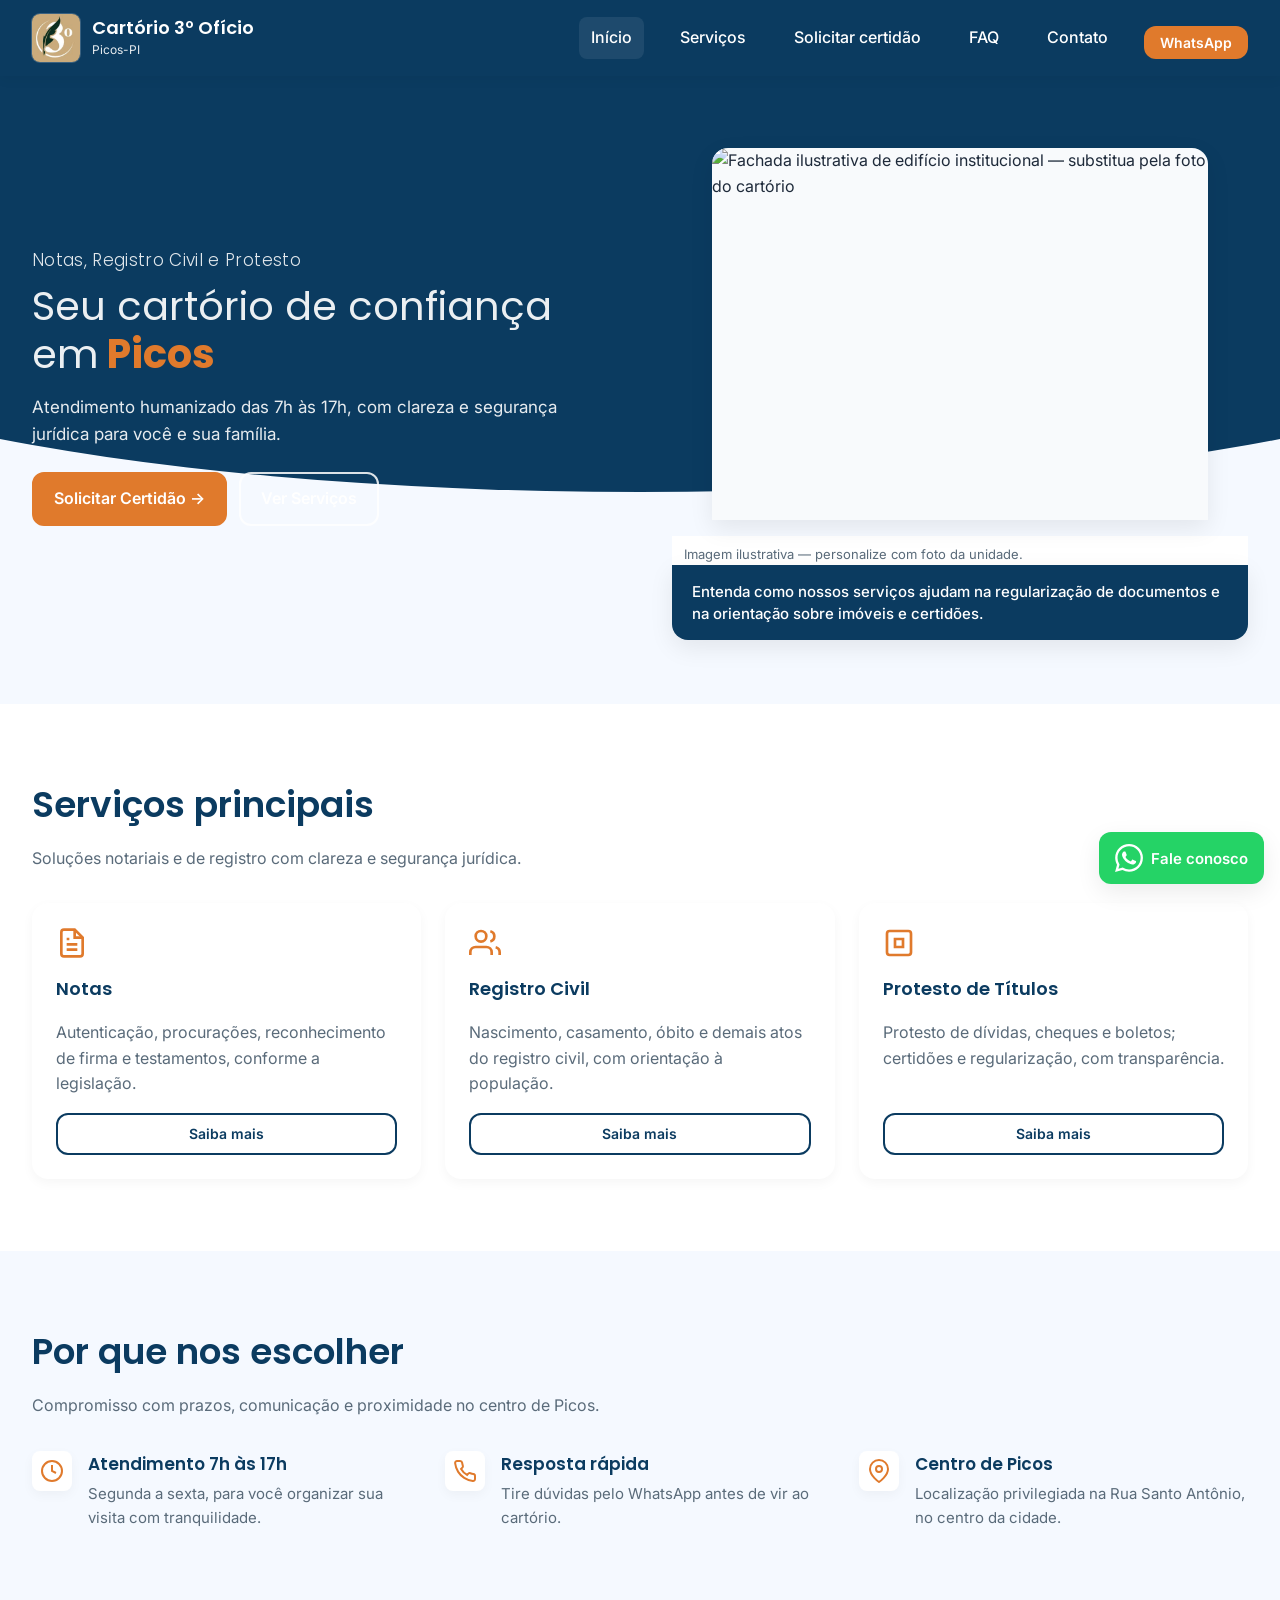
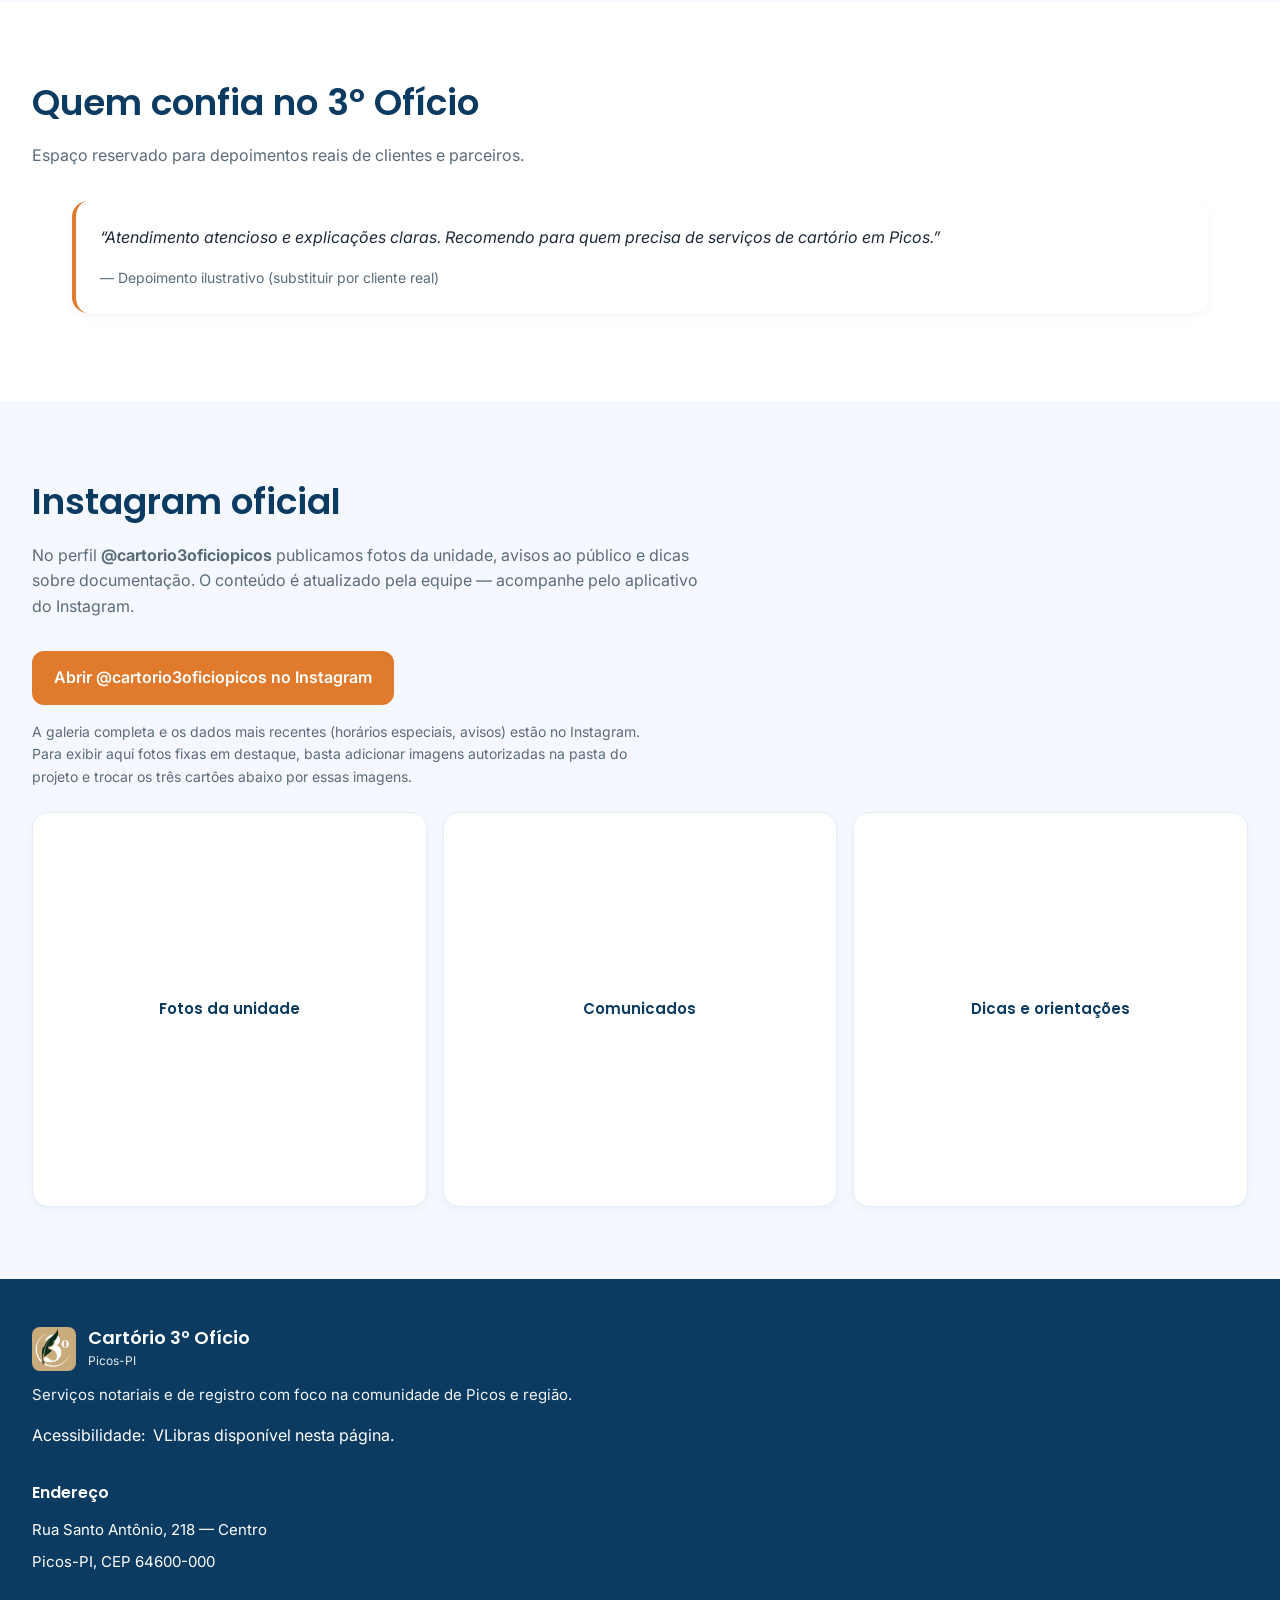
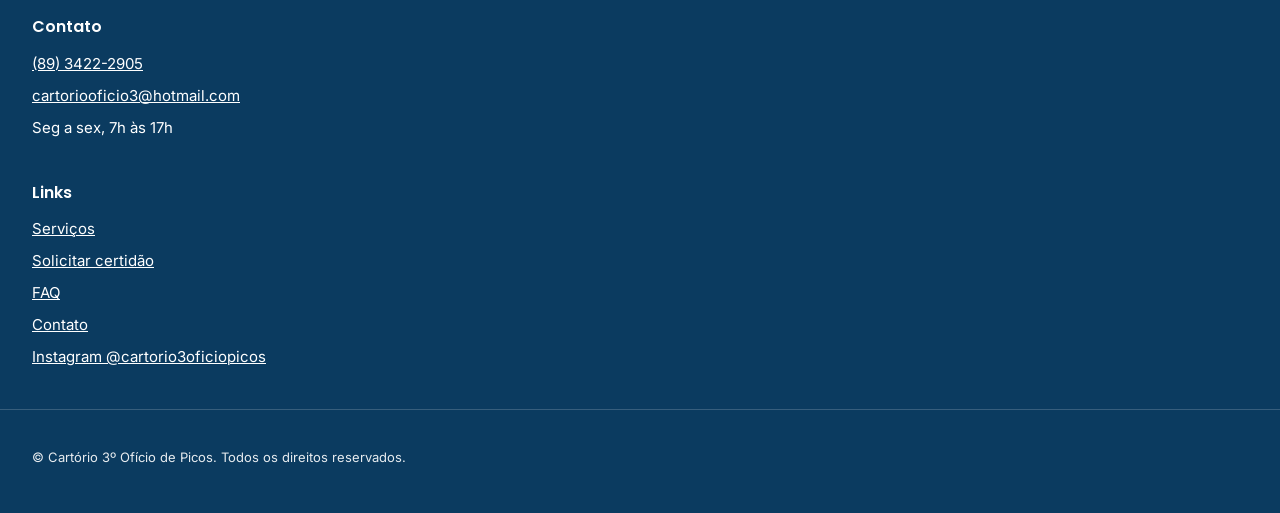
==== commit 50d2188b: "Hero em destaque: arco azul, faixa CTA e paleta do README Co-authored-by: Cursor <cursoragent@cursor" ====
--- a/index.html
+++ b/index.html
@@ -86,19 +86,24 @@
     </header>
 
     <main id="conteudo-principal">
-      <section class="hero">
+      <section class="hero hero--spotlight" aria-labelledby="titulo-principal">
+        <div class="hero__backdrop" aria-hidden="true"></div>
         <div class="container hero__grid">
-          <div>
-            <h1 class="hero__tagline">Seu cartório de confiança em Picos</h1>
+          <div class="hero__copy">
+            <p class="hero__kicker">Notas, Registro Civil e Protesto</p>
+            <h1 id="titulo-principal" class="hero__tagline">
+              <span class="hero__muted">Seu cartório de confiança em</span>
+              <span class="hero__accent"> Picos</span>
+            </h1>
             <p class="hero__text">
-              Notas, Registro Civil, Protesto e mais. Atendimento humanizado das 7h às 17h.
+              Atendimento humanizado das 7h às 17h, com clareza e segurança jurídica para você e sua família.
             </p>
             <div class="hero__actions">
               <a class="btn btn--primary" href="pages/solicitacao.html">Solicitar Certidão →</a>
               <a class="btn btn--outline-dark" href="pages/servicos.html">Ver Serviços</a>
             </div>
           </div>
-          <div>
+          <div class="hero__visual">
             <figure class="hero__media">
               <img
                 src="https://images.unsplash.com/photo-1486406146926-c627a92ad1ab?w=800&q=80&auto=format&fit=crop"
@@ -109,6 +114,10 @@
               />
             </figure>
             <p class="hero__caption">Imagem ilustrativa — personalize com foto da unidade.</p>
+            <p class="hero__strip">
+              Entenda como nossos serviços ajudam na regularização de documentos e na orientação sobre imóveis e
+              certidões.
+            </p>
           </div>
         </div>
       </section>
--- a/css/variables.css
+++ b/css/variables.css
@@ -1,4 +1,8 @@
 :root {
+  /*
+   * Paleta institucional (README do repositório).
+   * Peças de redes podem usar verde/dourado; o site mantém azul + laranja.
+   */
   /* Cores primárias */
   --cor-primaria: #0B3B60;
   --cor-primaria-escura: #072A45;
--- a/css/style.css
+++ b/css/style.css
@@ -1,4 +1,4 @@
-@import url('https://fonts.googleapis.com/css2?family=Inter:wght@400;500;600&family=Poppins:wght@600;700&display=swap');
+@import url('https://fonts.googleapis.com/css2?family=Inter:wght@400;500;600&family=Poppins:wght@300;400;600;700&display=swap');
 
 *,
 *::before,
@@ -265,13 +265,13 @@
   border-color: rgba(255, 255, 255, 0.85);
 }
 
-.hero .btn--outline {
+.hero:not(.hero--spotlight) .btn--outline {
   color: var(--cor-primaria);
   border-color: var(--cor-primaria);
   background: var(--cor-branco);
 }
 
-.hero .btn--outline:hover {
+.hero:not(.hero--spotlight) .btn--outline:hover {
   background: var(--cor-secundaria);
 }
 
@@ -305,31 +305,69 @@
   font-size: 0.875rem;
 }
 
-/* Hero */
+/* Hero — layout em camadas (arco + faixa CTA), cores do README */
 .hero {
+  position: relative;
+  overflow: hidden;
   background: var(--cor-secundaria);
-  padding-block: 3rem 4rem;
+  padding-block: 0 3rem;
+}
+
+.hero__backdrop {
+  position: absolute;
+  left: 50%;
+  transform: translateX(-50%);
+  top: 0;
+  width: min(165%, 120rem);
+  height: clamp(17rem, 52vw, 26rem);
+  background: var(--cor-primaria);
+  border-radius: 0 0 50% 50%;
+  z-index: 0;
+  pointer-events: none;
 }
 
 .hero__grid {
+  position: relative;
+  z-index: 1;
   display: grid;
   gap: 2rem;
   align-items: center;
+  padding-top: clamp(2.25rem, 6vw, 3.5rem);
+}
+
+.hero__kicker {
+  font-family: var(--fonte-titulo);
+  font-weight: 300;
+  font-size: clamp(0.9375rem, 2vw, 1.0625rem);
+  letter-spacing: 0.02em;
+  color: rgba(255, 255, 255, 0.88);
+  margin: 0 0 0.5rem;
 }
 
 .hero__tagline {
   font-family: var(--fonte-titulo);
   font-weight: 700;
   font-size: clamp(1.75rem, 5vw, 2.5rem);
-  color: var(--cor-primaria);
+  color: var(--cor-branco);
   line-height: 1.2;
   margin: 0 0 1rem;
 }
 
+.hero__tagline .hero__accent {
+  color: var(--cor-destaque);
+  font-weight: 700;
+}
+
+.hero__tagline .hero__muted {
+  font-weight: 400;
+  color: rgba(255, 255, 255, 0.92);
+}
+
 .hero__text {
   margin: 0 0 1.5rem;
-  color: var(--cor-cinza);
+  color: rgba(255, 255, 255, 0.9);
   font-size: 1.0625rem;
+  max-width: 36rem;
 }
 
 .hero__actions {
@@ -338,11 +376,30 @@
   gap: 0.75rem;
 }
 
+.hero--spotlight .btn--outline-dark {
+  color: var(--cor-branco);
+  border-color: rgba(255, 255, 255, 0.85);
+  background: transparent;
+}
+
+.hero--spotlight .btn--outline-dark:hover {
+  background: rgba(255, 255, 255, 0.12);
+  border-color: var(--cor-branco);
+}
+
+.hero__visual {
+  display: flex;
+  flex-direction: column;
+  gap: 0;
+}
+
 .hero__media {
-  border-radius: var(--border-radius);
+  border-radius: var(--border-radius) var(--border-radius) 0 0;
   overflow: hidden;
   box-shadow: var(--sombra-media);
   background: var(--cor-cinza-fundo);
+  position: relative;
+  z-index: 1;
 }
 
 .hero__media img {
@@ -354,8 +411,21 @@
 .hero__caption {
   font-size: 0.8125rem;
   color: var(--cor-cinza);
-  padding: 0.5rem 0 0;
-  margin: 0;
+  padding: 0.5rem 0.75rem 0;
+  margin: 0;
+  background: var(--cor-branco);
+}
+
+.hero__strip {
+  margin: 0;
+  padding: 1rem 1.25rem;
+  background: var(--cor-primaria);
+  color: var(--cor-branco);
+  font-size: 0.9375rem;
+  font-weight: 500;
+  line-height: 1.45;
+  border-radius: 0 0 var(--border-radius) var(--border-radius);
+  box-shadow: var(--sombra-media);
 }
 
 /* Cards grid */
--- a/css/responsive.css
+++ b/css/responsive.css
@@ -1,6 +1,12 @@
 @media (max-width: 1023px) {
   body {
     padding-bottom: 5rem;
+  }
+}
+
+@media (max-width: 767px) {
+  .hero--spotlight .hero__backdrop {
+    height: clamp(26rem, 118vw, 36rem);
   }
 }
 
@@ -15,7 +21,7 @@
   }
 
   .hero {
-    padding-block: 4rem 5rem;
+    padding-block: 0 4rem;
   }
 
   .hero__grid {
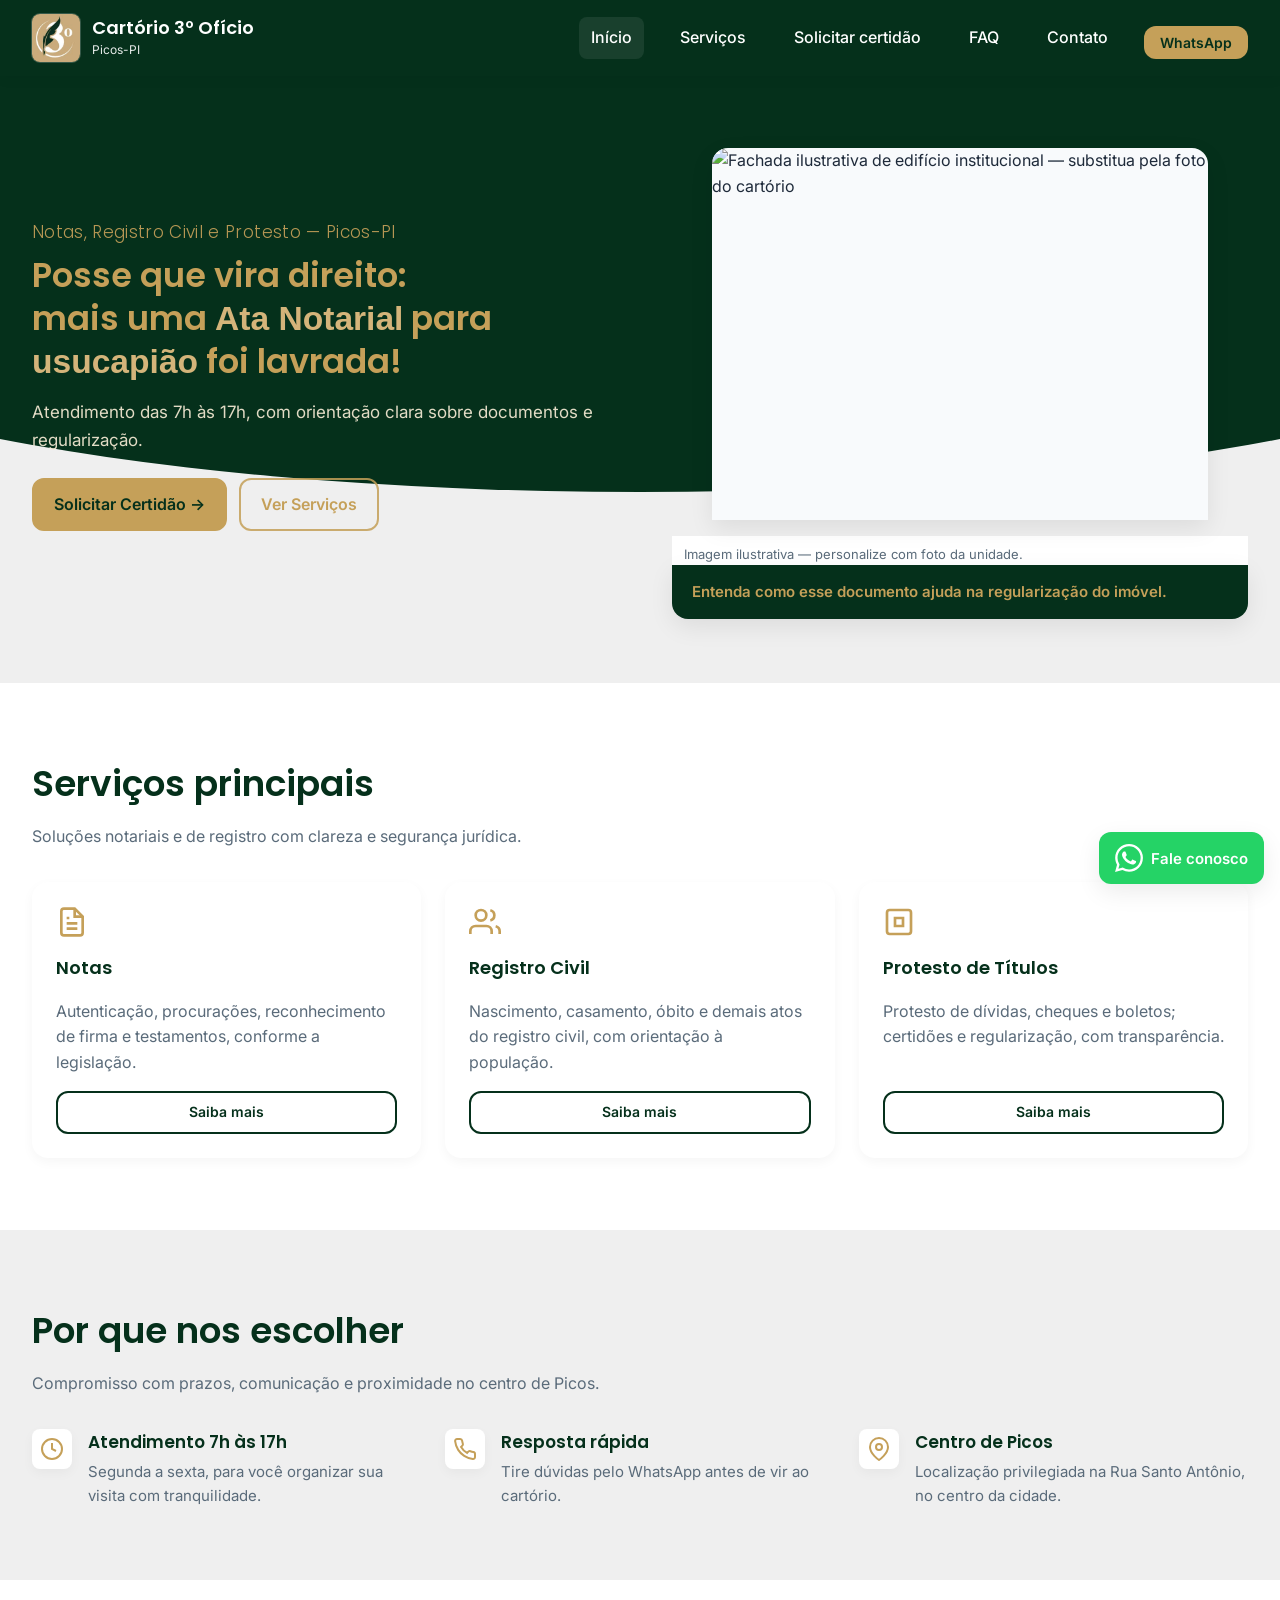
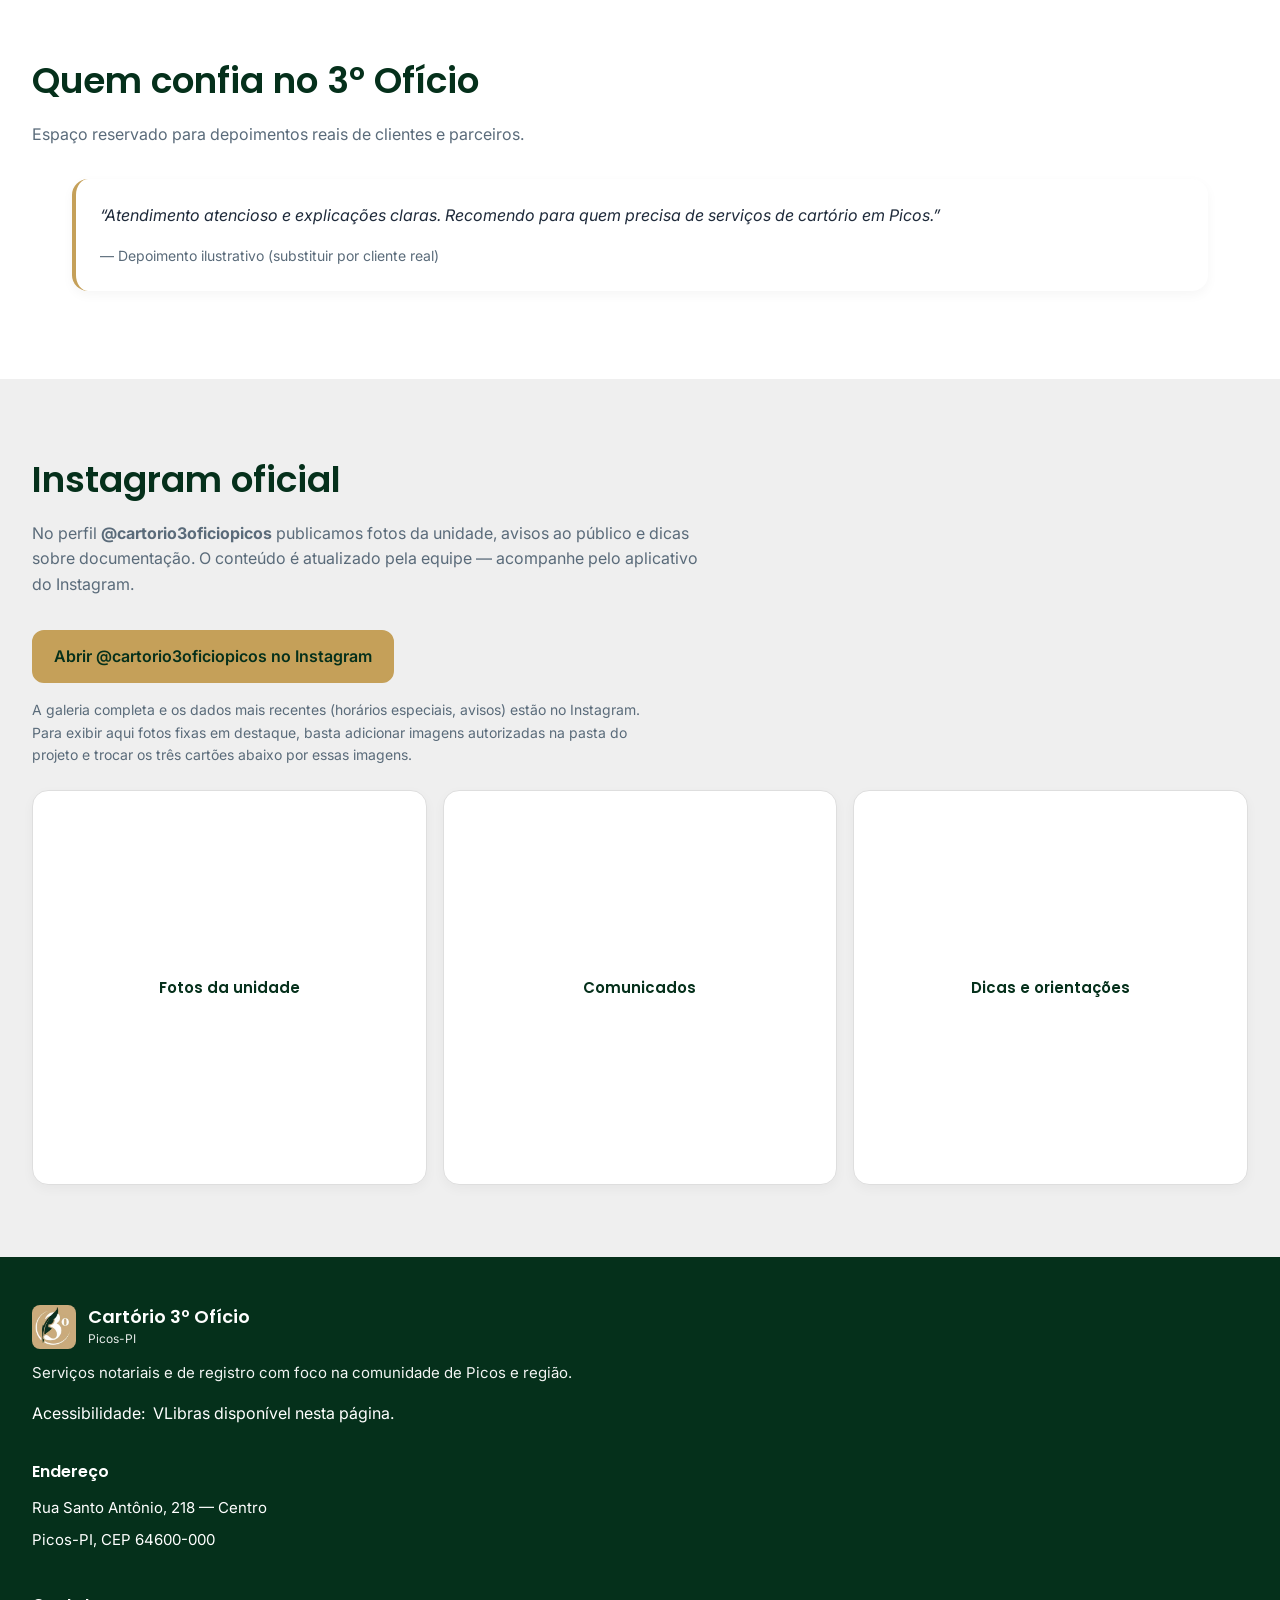
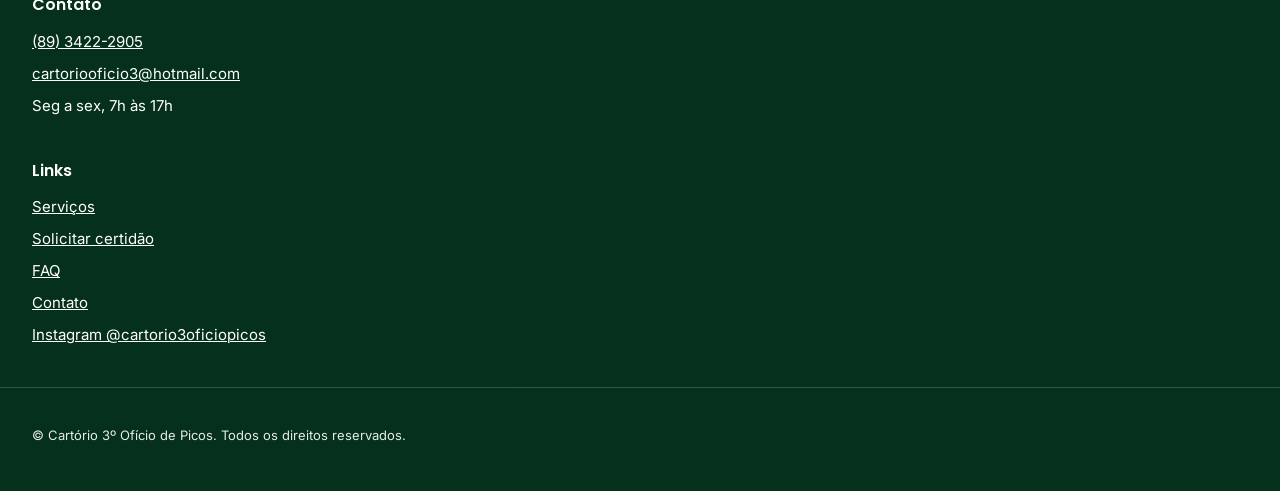
==== commit b4175e20: "Paleta verde e dourado alinhada ao material de divulgação Co-authored-by: Cursor <cursoragent@cursor" ====
--- a/index.html
+++ b/index.html
@@ -14,9 +14,9 @@
     />
     <meta name="geo.region" content="BR-PI" />
     <meta name="geo.placename" content="Picos" />
-    <link rel="stylesheet" href="css/variables.css" />
-    <link rel="stylesheet" href="css/style.css" />
-    <link rel="stylesheet" href="css/responsive.css" />
+    <link rel="stylesheet" href="css/variables.css?v=4" />
+    <link rel="stylesheet" href="css/style.css?v=4" />
+    <link rel="stylesheet" href="css/responsive.css?v=4" />
     <link rel="icon" type="image/png" href="assets/images/logo-3oficio.png" />
     <script type="application/ld+json">
       {
@@ -90,13 +90,16 @@
         <div class="hero__backdrop" aria-hidden="true"></div>
         <div class="container hero__grid">
           <div class="hero__copy">
-            <p class="hero__kicker">Notas, Registro Civil e Protesto</p>
+            <p class="hero__kicker">Notas, Registro Civil e Protesto — Picos-PI</p>
             <h1 id="titulo-principal" class="hero__tagline">
-              <span class="hero__muted">Seu cartório de confiança em</span>
-              <span class="hero__accent"> Picos</span>
+              <span class="hero__tagline-line">Posse que vira direito:</span>
+              <span class="hero__tagline-line">
+                mais uma <strong class="hero__strong">Ata Notarial</strong> para
+                <strong class="hero__strong">usucapião</strong> foi lavrada!
+              </span>
             </h1>
             <p class="hero__text">
-              Atendimento humanizado das 7h às 17h, com clareza e segurança jurídica para você e sua família.
+              Atendimento das 7h às 17h, com orientação clara sobre documentos e regularização.
             </p>
             <div class="hero__actions">
               <a class="btn btn--primary" href="pages/solicitacao.html">Solicitar Certidão →</a>
@@ -114,10 +117,7 @@
               />
             </figure>
             <p class="hero__caption">Imagem ilustrativa — personalize com foto da unidade.</p>
-            <p class="hero__strip">
-              Entenda como nossos serviços ajudam na regularização de documentos e na orientação sobre imóveis e
-              certidões.
-            </p>
+            <p class="hero__strip">Entenda como esse documento ajuda na regularização do imóvel.</p>
           </div>
         </div>
       </section>
@@ -348,7 +348,7 @@
     <script>
       new window.VLibras.Widget('https://vlibras.gov.br/app');
     </script>
-    <script src="js/main.js"></script>
-    <script src="js/whatsapp.js"></script>
+    <script src="js/main.js?v=4"></script>
+    <script src="js/whatsapp.js?v=4"></script>
   </body>
 </html>
--- a/css/variables.css
+++ b/css/variables.css
@@ -1,21 +1,18 @@
 :root {
-  /*
-   * Paleta institucional (README do repositório).
-   * Peças de redes podem usar verde/dourado; o site mantém azul + laranja.
-   */
+  /* Identidade visual alinhada ao material do cartório (verde + dourado). */
   /* Cores primárias */
-  --cor-primaria: #0B3B60;
-  --cor-primaria-escura: #072A45;
-  --cor-primaria-clara: #145A8A;
+  --cor-primaria: #05301b;
+  --cor-primaria-escura: #021910;
+  --cor-primaria-clara: #0c5c3a;
 
   /* Cores secundárias */
-  --cor-secundaria: #F5F9FF;
-  --cor-secundaria-escura: #E2ECF9;
+  --cor-secundaria: #efefef;
+  --cor-secundaria-escura: #dedede;
 
-  /* Destaque */
-  --cor-destaque: #E07A2C;
-  --cor-destaque-claro: #F59A5A;
-  --cor-destaque-escuro: #C55A15;
+  /* Destaque (dourado / areia) */
+  --cor-destaque: #c5a059;
+  --cor-destaque-claro: #d4b47a;
+  --cor-destaque-escuro: #8a6a38;
 
   /* Neutras */
   --cor-branco: #FFFFFF;
--- a/css/style.css
+++ b/css/style.css
@@ -250,12 +250,12 @@
 
 .btn--primary {
   background: var(--cor-destaque);
-  color: var(--cor-branco);
+  color: var(--cor-primaria);
   border-color: var(--cor-destaque);
 }
 
 .btn--primary:hover {
-  opacity: 0.9;
+  filter: brightness(1.05);
   transform: scale(1.02);
 }
 
@@ -287,7 +287,7 @@
 
 .btn--whatsapp-inline {
   background: var(--cor-destaque);
-  color: var(--cor-branco);
+  color: var(--cor-primaria);
   border: none;
 }
 
@@ -305,7 +305,7 @@
   font-size: 0.875rem;
 }
 
-/* Hero — layout em camadas (arco + faixa CTA), cores do README */
+/* Hero — layout em camadas (arco + faixa CTA), verde + dourado */
 .hero {
   position: relative;
   overflow: hidden;
@@ -340,32 +340,42 @@
   font-weight: 300;
   font-size: clamp(0.9375rem, 2vw, 1.0625rem);
   letter-spacing: 0.02em;
-  color: rgba(255, 255, 255, 0.88);
+  color: rgba(197, 160, 89, 0.92);
   margin: 0 0 0.5rem;
 }
 
 .hero__tagline {
   font-family: var(--fonte-titulo);
-  font-weight: 700;
-  font-size: clamp(1.75rem, 5vw, 2.5rem);
-  color: var(--cor-branco);
-  line-height: 1.2;
+  font-weight: 600;
+  font-size: clamp(1.35rem, 4.2vw, 2.1rem);
+  color: var(--cor-destaque);
+  line-height: 1.28;
   margin: 0 0 1rem;
+  max-width: 40rem;
+}
+
+.hero__tagline-line {
+  display: block;
 }
 
 .hero__tagline .hero__accent {
   color: var(--cor-destaque);
-  font-weight: 700;
+  font-weight: 800;
 }
 
 .hero__tagline .hero__muted {
-  font-weight: 400;
-  color: rgba(255, 255, 255, 0.92);
+  font-weight: 500;
+  color: rgba(245, 234, 212, 0.95);
+}
+
+.hero__tagline .hero__strong {
+  font-weight: 800;
+  color: var(--cor-destaque-claro);
 }
 
 .hero__text {
   margin: 0 0 1.5rem;
-  color: rgba(255, 255, 255, 0.9);
+  color: rgba(245, 234, 212, 0.92);
   font-size: 1.0625rem;
   max-width: 36rem;
 }
@@ -377,14 +387,14 @@
 }
 
 .hero--spotlight .btn--outline-dark {
-  color: var(--cor-branco);
-  border-color: rgba(255, 255, 255, 0.85);
+  color: var(--cor-destaque);
+  border-color: rgba(197, 160, 89, 0.85);
   background: transparent;
 }
 
 .hero--spotlight .btn--outline-dark:hover {
-  background: rgba(255, 255, 255, 0.12);
-  border-color: var(--cor-branco);
+  background: rgba(197, 160, 89, 0.12);
+  border-color: var(--cor-destaque-claro);
 }
 
 .hero__visual {
@@ -420,9 +430,9 @@
   margin: 0;
   padding: 1rem 1.25rem;
   background: var(--cor-primaria);
-  color: var(--cor-branco);
+  color: var(--cor-destaque);
   font-size: 0.9375rem;
-  font-weight: 500;
+  font-weight: 600;
   line-height: 1.45;
   border-radius: 0 0 var(--border-radius) var(--border-radius);
   box-shadow: var(--sombra-media);
@@ -599,7 +609,7 @@
 }
 
 .badge--urgent {
-  background: rgba(224, 122, 44, 0.15);
+  background: rgba(197, 160, 89, 0.2);
   color: var(--cor-destaque-escuro);
 }
 
@@ -802,7 +812,7 @@
 .form-field textarea:focus {
   outline: none;
   border-color: var(--cor-primaria);
-  box-shadow: 0 0 0 2px rgba(11, 59, 96, 0.15);
+  box-shadow: 0 0 0 2px rgba(5, 48, 27, 0.18);
 }
 
 .form-field textarea {
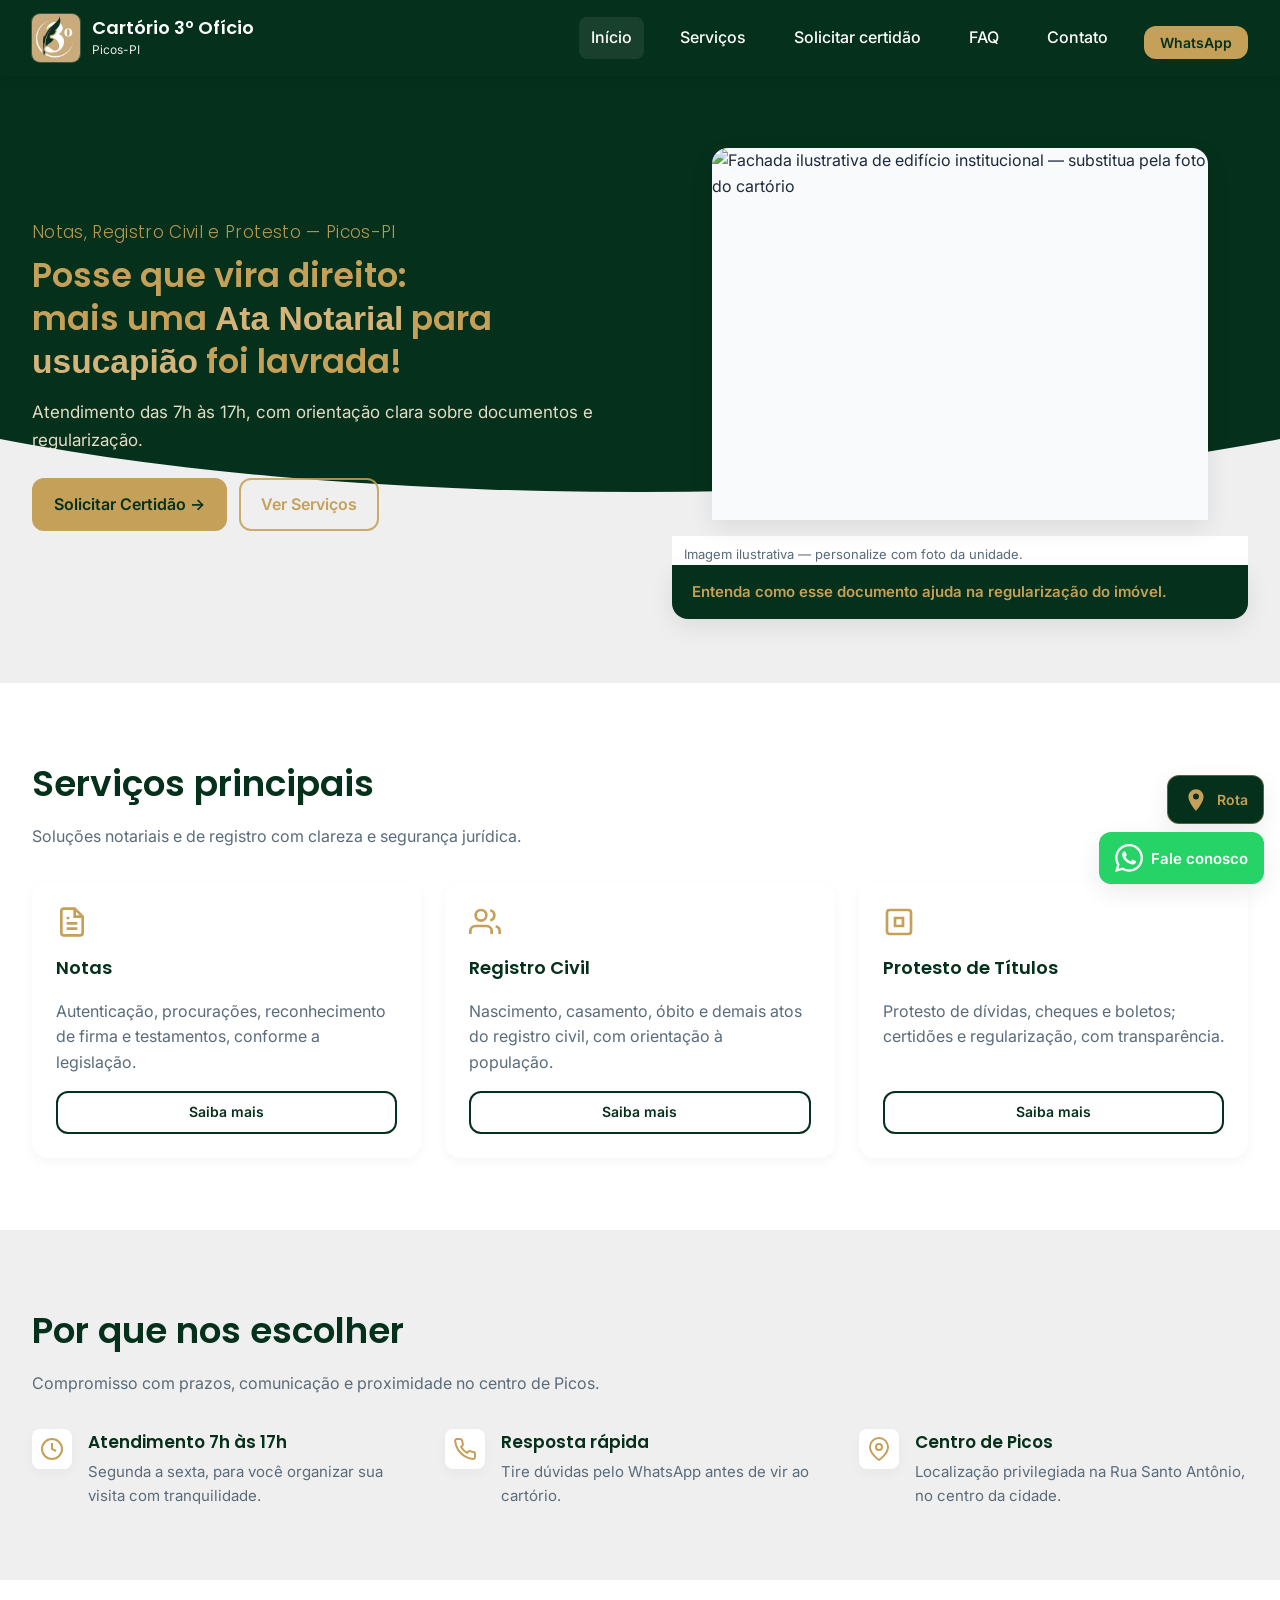
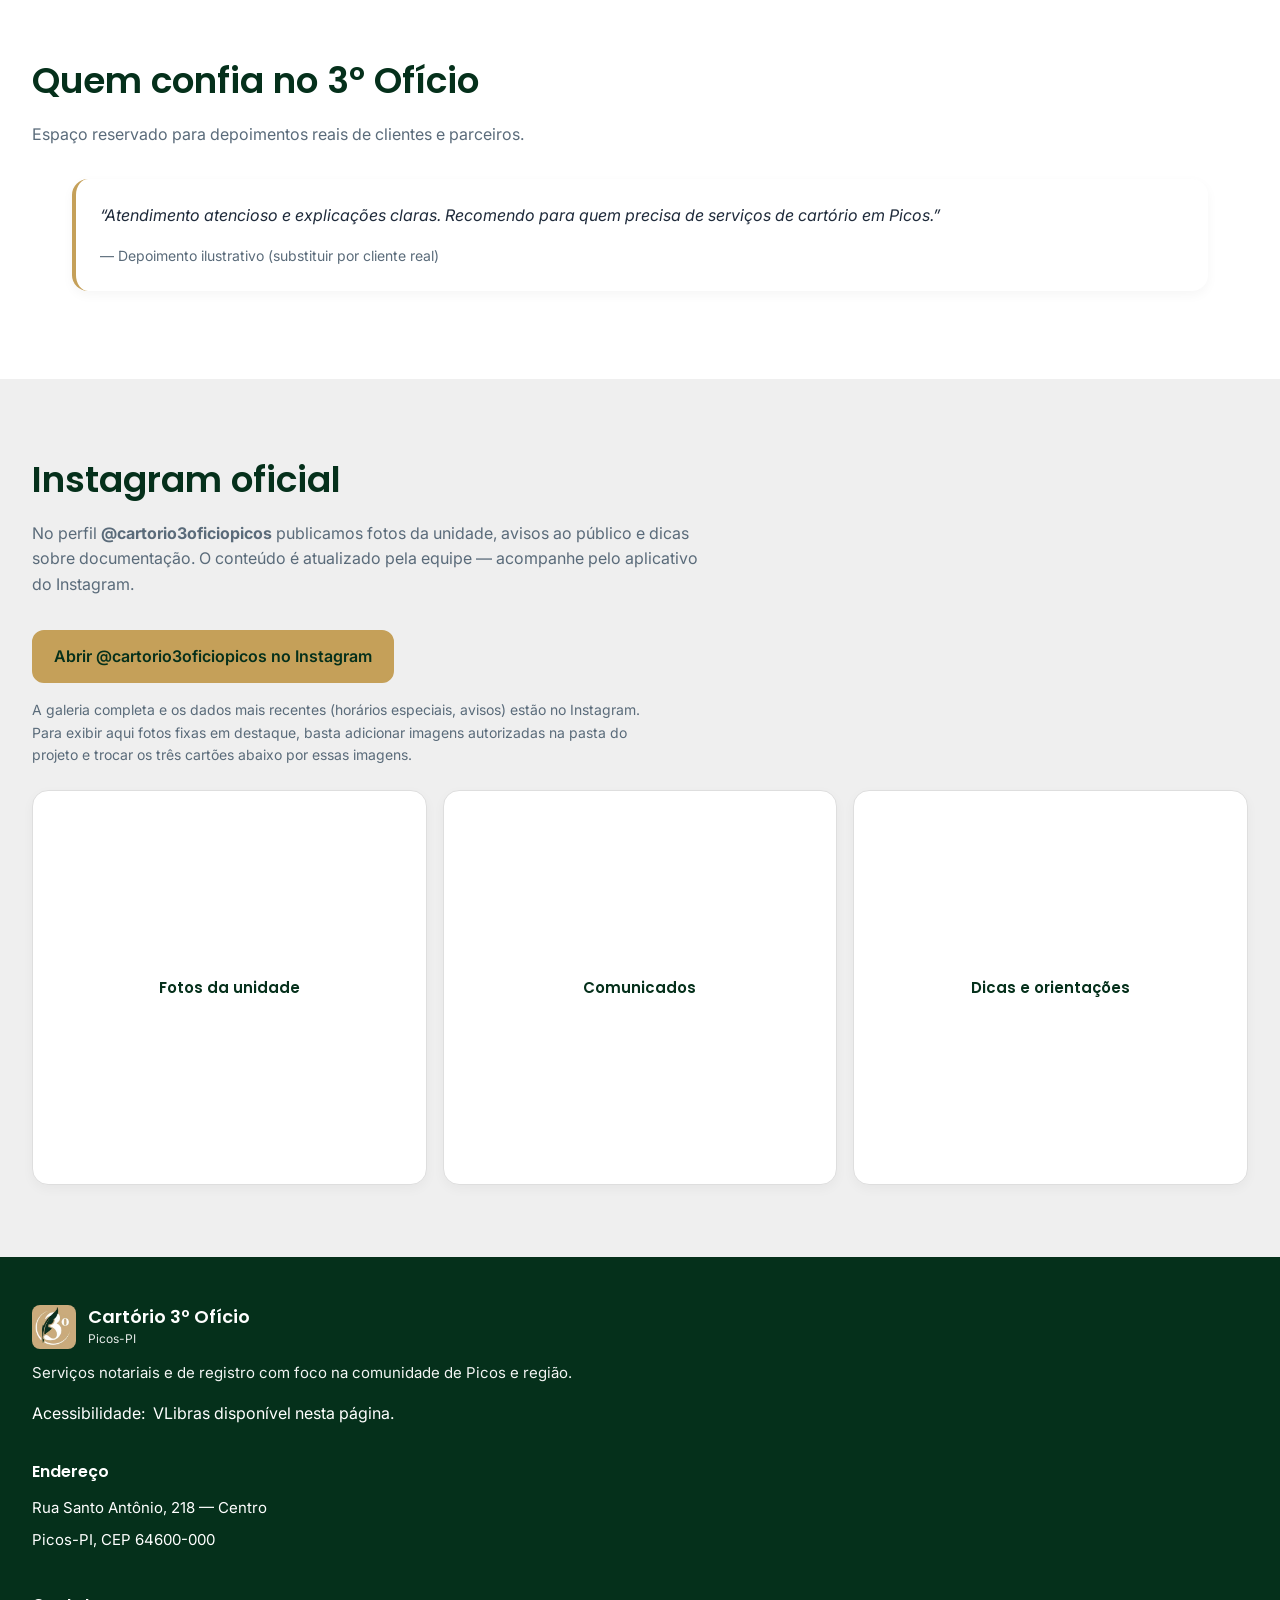
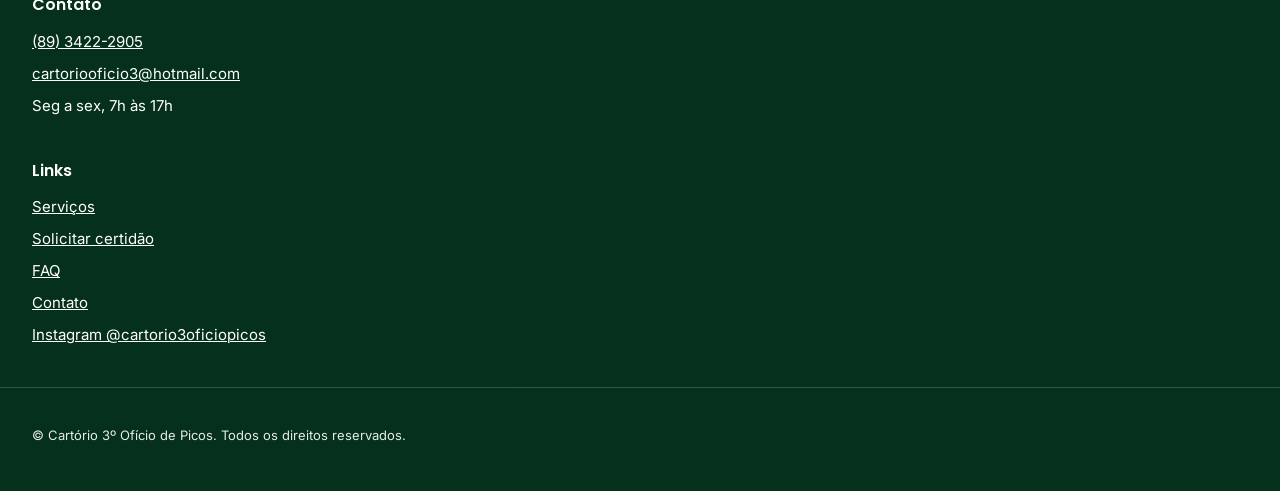
==== commit 4ed85f04: "Botão de rota com geolocalização e abertura no Google Maps Co-authored-by: Cursor <cursoragent@curso" ====
--- a/index.html
+++ b/index.html
@@ -14,9 +14,9 @@
     />
     <meta name="geo.region" content="BR-PI" />
     <meta name="geo.placename" content="Picos" />
-    <link rel="stylesheet" href="css/variables.css?v=4" />
-    <link rel="stylesheet" href="css/style.css?v=4" />
-    <link rel="stylesheet" href="css/responsive.css?v=4" />
+    <link rel="stylesheet" href="css/variables.css?v=5" />
+    <link rel="stylesheet" href="css/style.css?v=5" />
+    <link rel="stylesheet" href="css/responsive.css?v=5" />
     <link rel="icon" type="image/png" href="assets/images/logo-3oficio.png" />
     <script type="application/ld+json">
       {
@@ -348,7 +348,8 @@
     <script>
       new window.VLibras.Widget('https://vlibras.gov.br/app');
     </script>
-    <script src="js/main.js?v=4"></script>
-    <script src="js/whatsapp.js?v=4"></script>
+    <script src="js/main.js?v=5"></script>
+    <script src="js/whatsapp.js?v=5"></script>
+    <script src="js/rota-google.js?v=5"></script>
   </body>
 </html>
--- a/css/style.css
+++ b/css/style.css
@@ -1021,6 +1021,55 @@
   flex-shrink: 0;
 }
 
+/* Rota no Google Maps (geolocalização → destino) */
+.maps-route-float {
+  position: fixed;
+  right: var(--padding-mobile);
+  bottom: calc(var(--padding-mobile) + 3.75rem);
+  z-index: 199;
+  display: flex;
+  align-items: center;
+  gap: 0.5rem;
+  padding: 0.65rem 0.95rem;
+  background: var(--cor-primaria);
+  color: var(--cor-destaque);
+  border: 1px solid rgba(197, 160, 89, 0.45);
+  border-radius: 12px;
+  cursor: pointer;
+  box-shadow: var(--sombra-media);
+  font-weight: 600;
+  font-size: 0.875rem;
+  font-family: var(--fonte-corpo);
+  transition: var(--transicao);
+}
+
+.maps-route-float:hover {
+  filter: brightness(1.08);
+  transform: scale(1.02);
+}
+
+.maps-route-float svg {
+  flex-shrink: 0;
+}
+
+.map-actions {
+  display: flex;
+  flex-direction: column;
+  gap: 0.75rem;
+}
+
+@media (min-width: 480px) {
+  .map-actions {
+    flex-direction: row;
+    flex-wrap: wrap;
+  }
+
+  .map-actions .btn {
+    flex: 1 1 auto;
+    min-width: 0;
+  }
+}
+
 .mt-1 {
   margin-top: 1rem;
 }
--- a/css/responsive.css
+++ b/css/responsive.css
@@ -1,6 +1,6 @@
 @media (max-width: 1023px) {
   body {
-    padding-bottom: 5rem;
+    padding-bottom: 7.5rem;
   }
 }
 
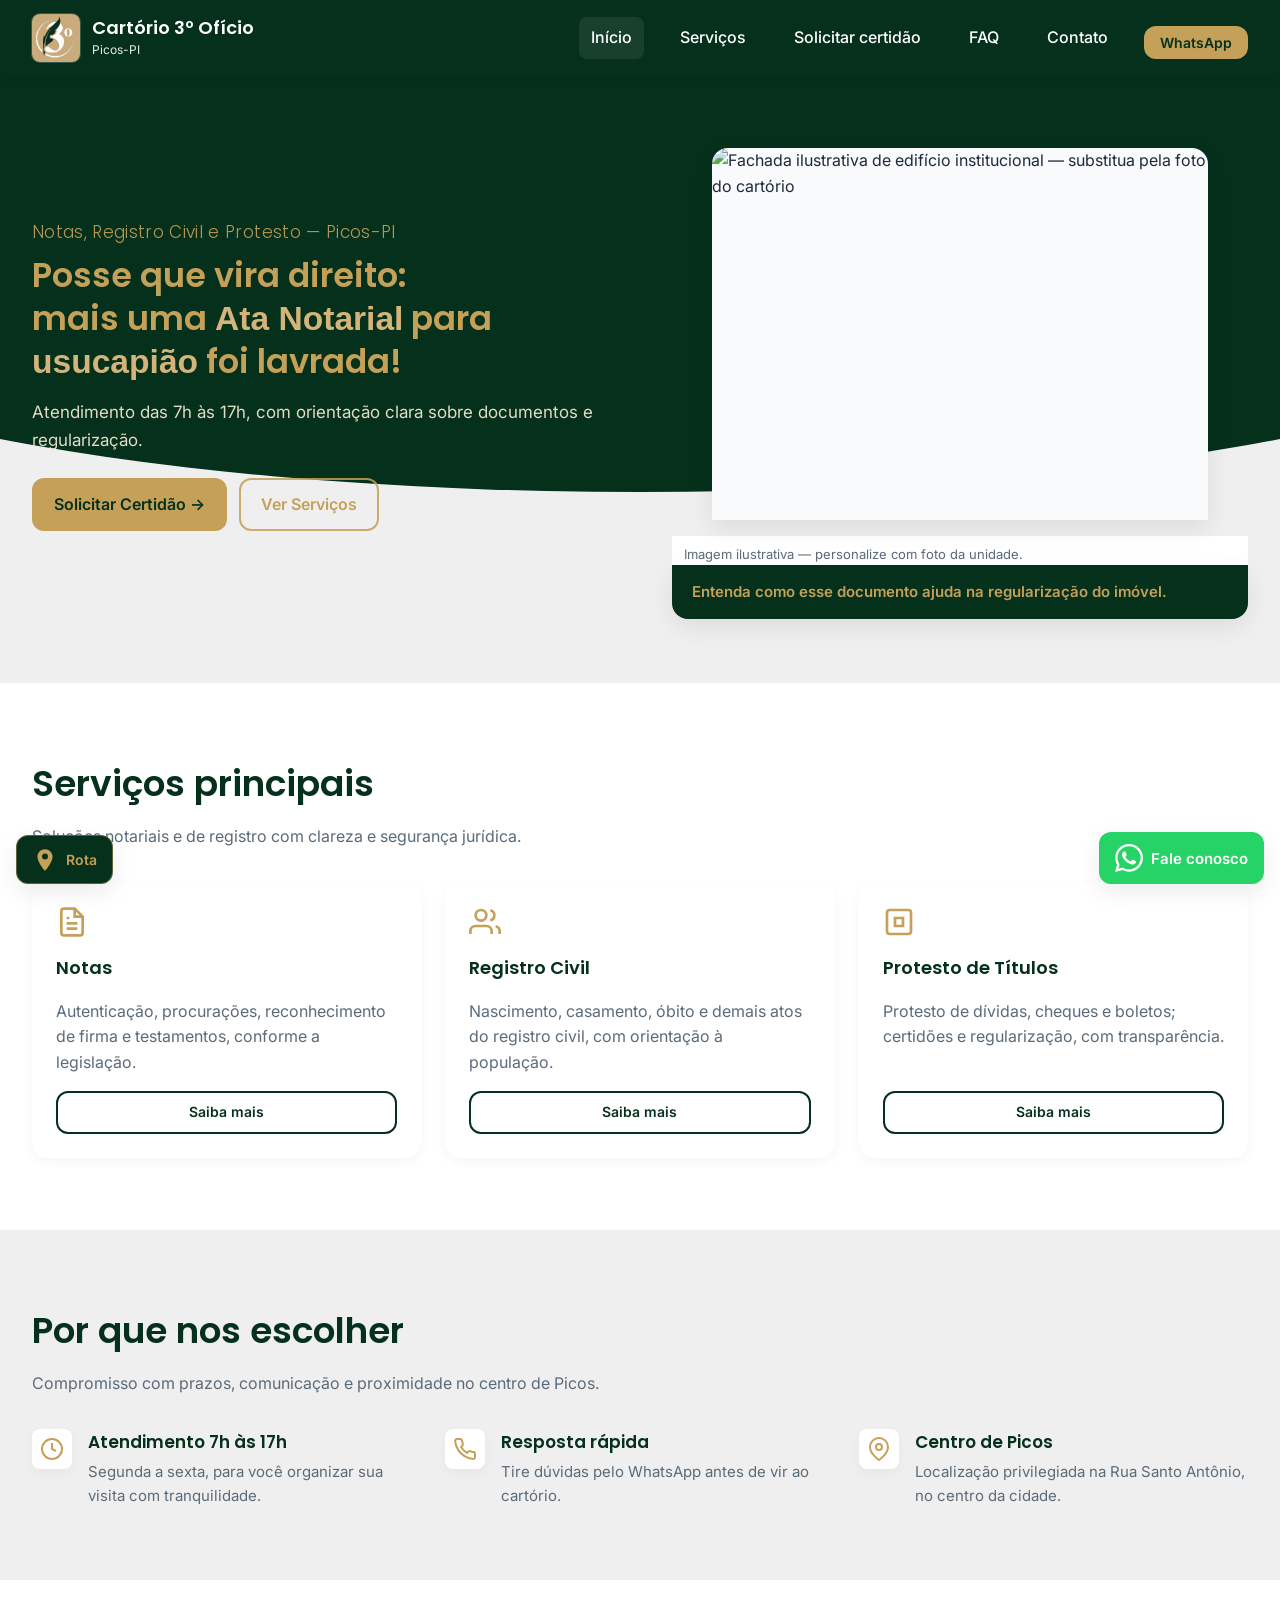
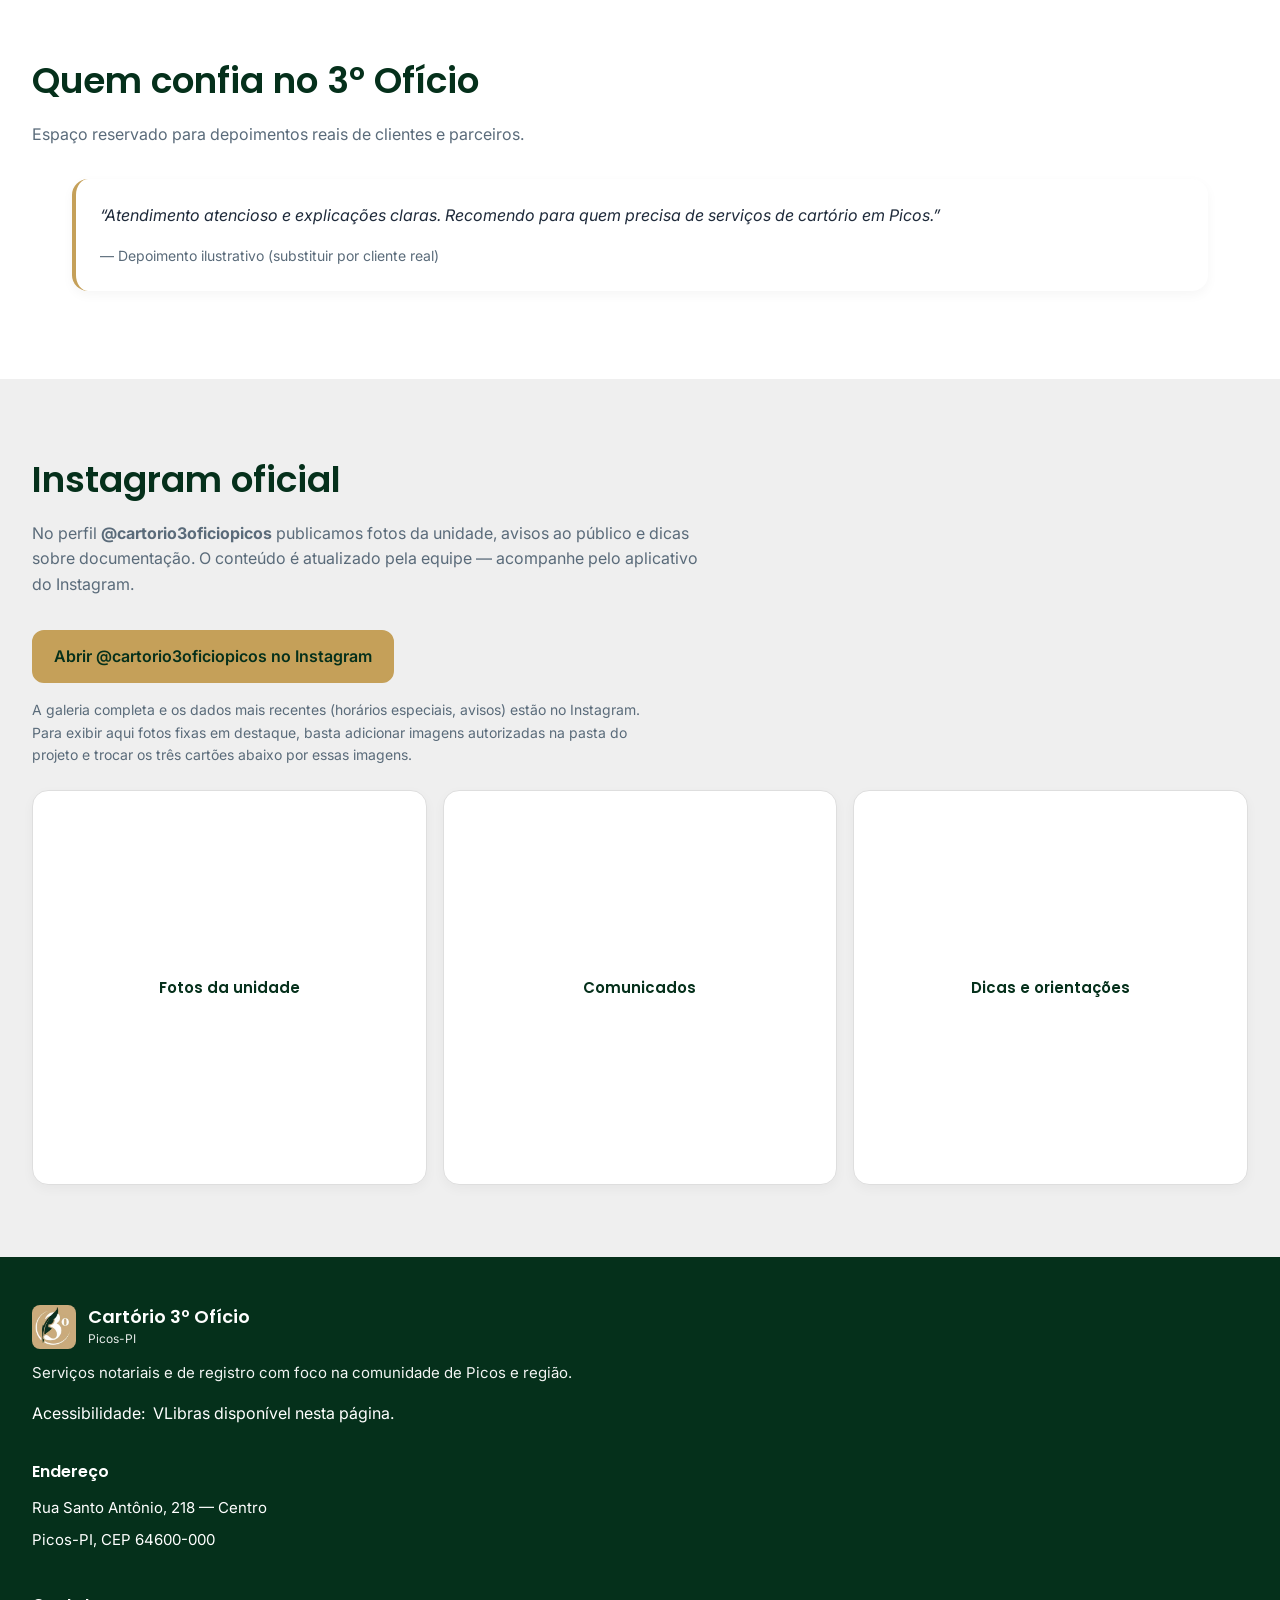
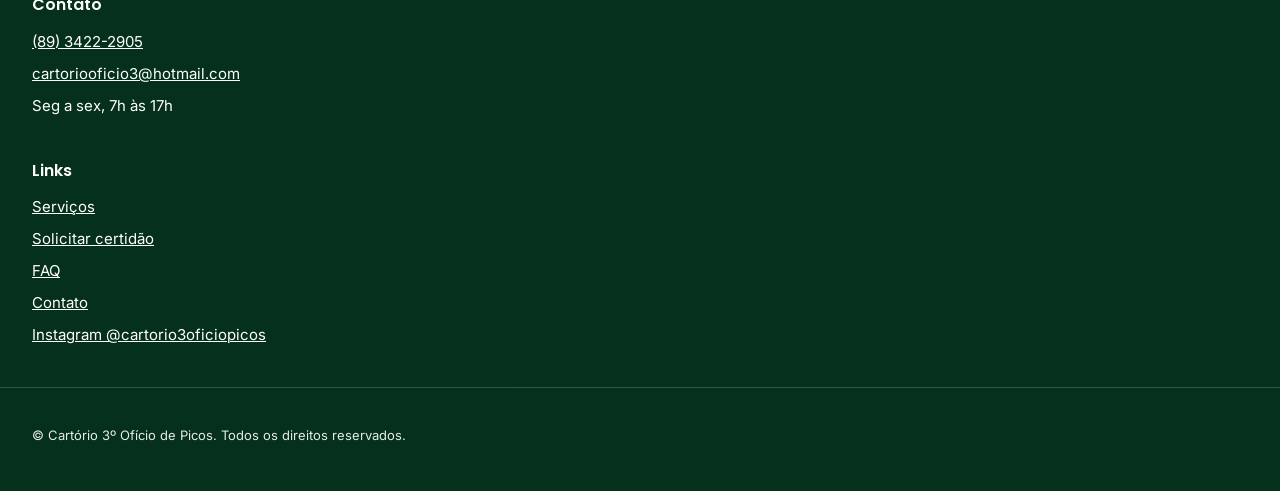
==== commit d783ebdc: "Botão Rota à esquerda (visível) e cache v6 Co-authored-by: Cursor <cursoragent@cursor.com>" ====
--- a/index.html
+++ b/index.html
@@ -14,9 +14,9 @@
     />
     <meta name="geo.region" content="BR-PI" />
     <meta name="geo.placename" content="Picos" />
-    <link rel="stylesheet" href="css/variables.css?v=5" />
-    <link rel="stylesheet" href="css/style.css?v=5" />
-    <link rel="stylesheet" href="css/responsive.css?v=5" />
+    <link rel="stylesheet" href="css/variables.css?v=6" />
+    <link rel="stylesheet" href="css/style.css?v=6" />
+    <link rel="stylesheet" href="css/responsive.css?v=6" />
     <link rel="icon" type="image/png" href="assets/images/logo-3oficio.png" />
     <script type="application/ld+json">
       {
@@ -348,8 +348,8 @@
     <script>
       new window.VLibras.Widget('https://vlibras.gov.br/app');
     </script>
-    <script src="js/main.js?v=5"></script>
-    <script src="js/whatsapp.js?v=5"></script>
-    <script src="js/rota-google.js?v=5"></script>
+    <script src="js/main.js?v=6"></script>
+    <script src="js/whatsapp.js?v=6"></script>
+    <script src="js/rota-google.js?v=6"></script>
   </body>
 </html>
--- a/css/style.css
+++ b/css/style.css
@@ -1024,9 +1024,10 @@
 /* Rota no Google Maps (geolocalização → destino) */
 .maps-route-float {
   position: fixed;
-  right: var(--padding-mobile);
-  bottom: calc(var(--padding-mobile) + 3.75rem);
-  z-index: 199;
+  left: var(--padding-mobile);
+  right: auto;
+  bottom: var(--padding-mobile);
+  z-index: 200;
   display: flex;
   align-items: center;
   gap: 0.5rem;
--- a/css/responsive.css
+++ b/css/responsive.css
@@ -1,6 +1,6 @@
 @media (max-width: 1023px) {
   body {
-    padding-bottom: 7.5rem;
+    padding-bottom: 5.5rem;
   }
 }
 
